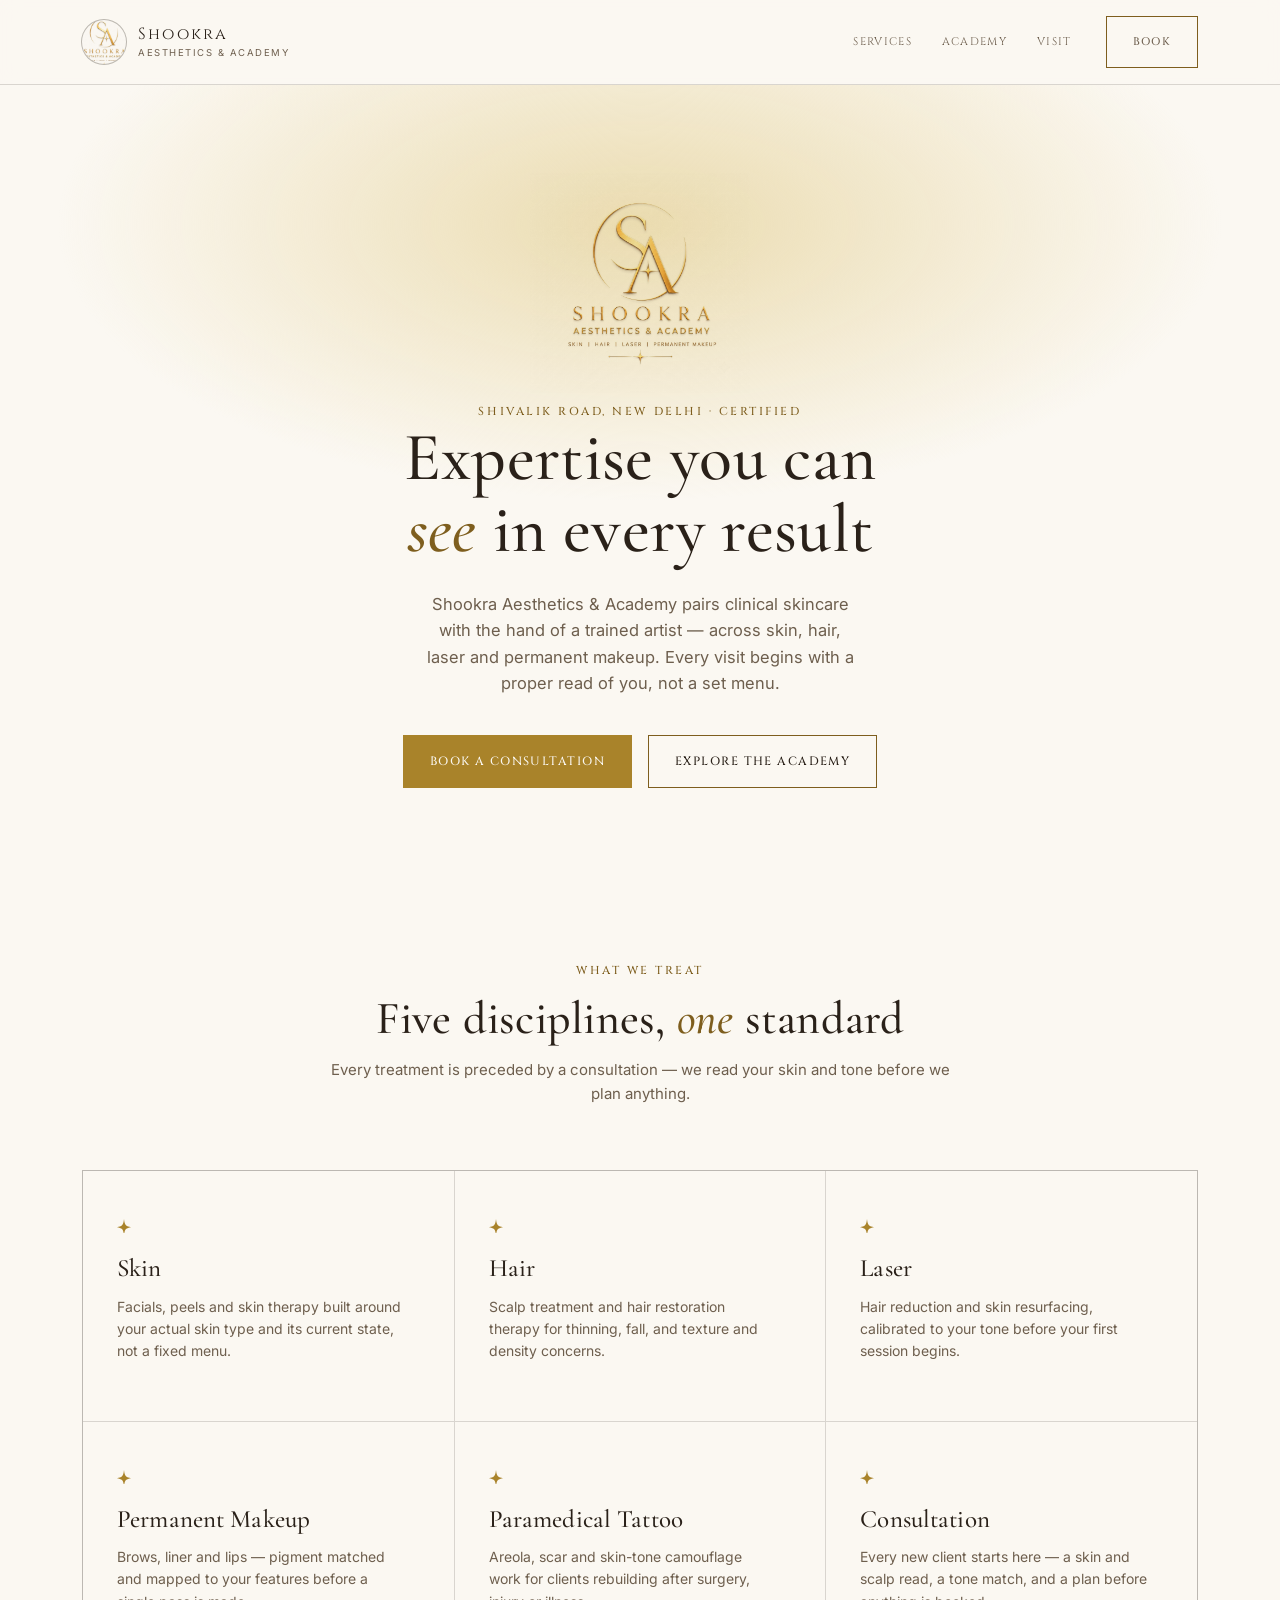
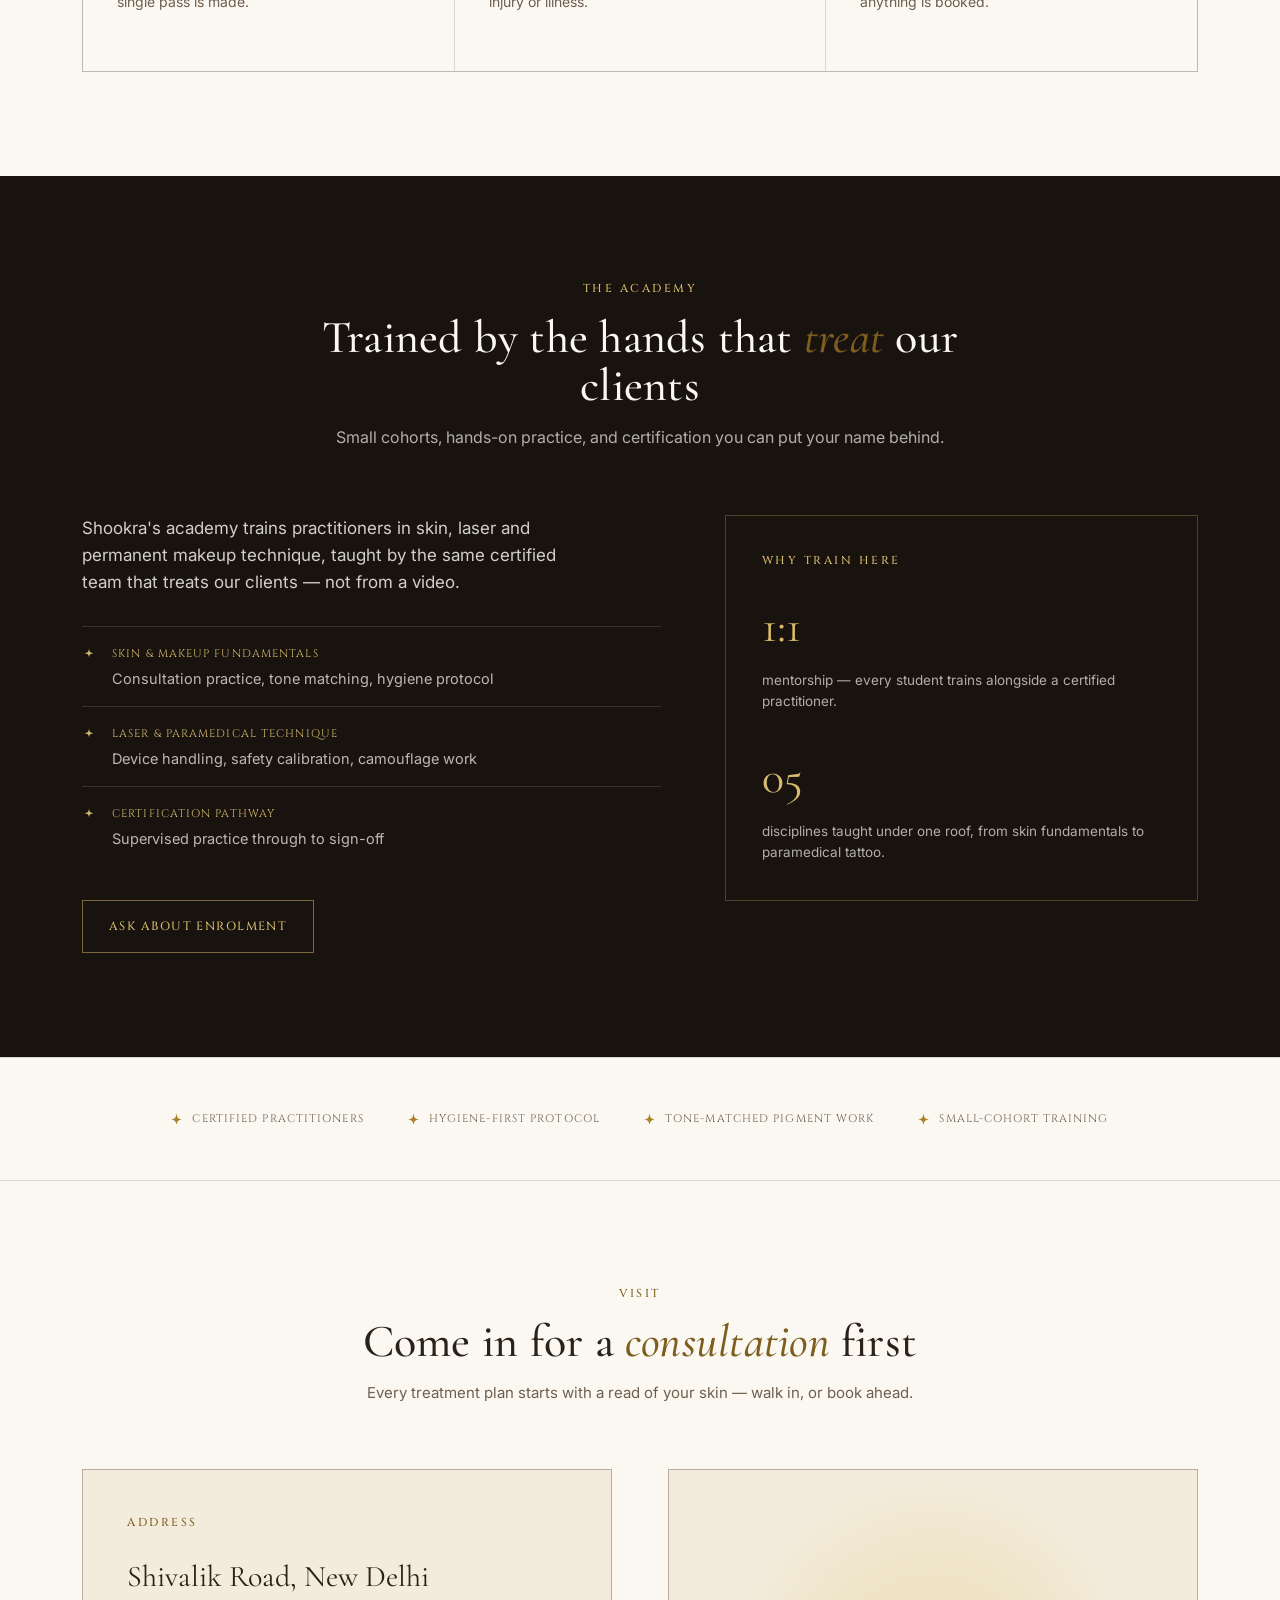
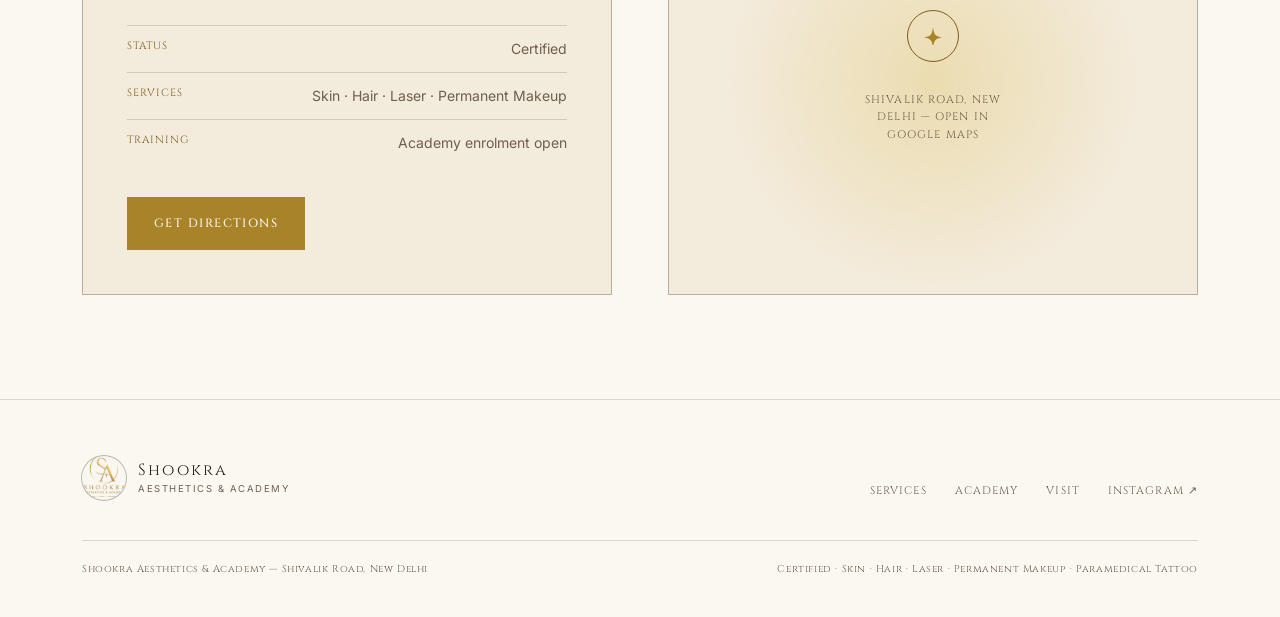
==== index.html @ bccc1c9e "Adding website files" ====
<!DOCTYPE html>
<html lang="en">
<head>
<meta charset="UTF-8" />
<meta name="viewport" content="width=device-width, initial-scale=1.0" />
<title>Shookra Aesthetics &amp; Academy — Shivalik Road, New Delhi</title>
<link rel="preconnect" href="https://fonts.googleapis.com" />
<link rel="preconnect" href="https://fonts.gstatic.com" crossorigin />
<link href="https://fonts.googleapis.com/css2?family=Cinzel:wght@400;500;600&family=Cormorant+Garamond:ital,wght@0,400;0,500;0,600;1,400;1,500&family=Inter:wght@400;500;600&display=swap" rel="stylesheet" />
<style>

  :root{
    --ivory:#FBF8F2;
    --cream:#F3EBDB;
    --cream-deep:#EADFC6;
    --charcoal:#18130E;
    --ink:#2A2119;
    --ink-soft:#6E5F4E;
    --gold:#A9832A;
    --gold-light:#D9BB6E;
    --gold-pale:#EBDCB0;
    --gold-deep:#7E5E1E;
    --hairline: rgba(42,33,25,.16);
    --hairline-strong: rgba(42,33,25,.3);
    --max: 1180px;
  }

  *{ box-sizing:border-box; }
  html{ scroll-behavior:smooth; }

  body{
    margin:0;
    background:var(--ivory);
    color:var(--ink);
    font-family:'Inter', sans-serif;
    font-size:16px;
    line-height:1.6;
    -webkit-font-smoothing:antialiased;
  }

  ::selection{ background:var(--gold); color:var(--ivory); }
  a{ color:inherit; text-decoration:none; }

  .wrap{ max-width:var(--max); margin:0 auto; padding:0 32px; }

  .eyebrow{
    font-family:'Cinzel', serif;
    font-weight:500;
    font-size:11.5px;
    letter-spacing:.22em;
    text-transform:uppercase;
    color:var(--gold-deep);
  }
  .eyebrow--on-dark{ color:var(--gold-light); }

  h1,h2,h3{
    font-family:'Cormorant Garamond', serif;
    font-weight:500;
    line-height:1.05;
    margin:0;
    letter-spacing:.005em;
  }
  h1 em, h2 em{ font-style:italic; color:var(--gold-deep); }

  /* ---------- sparkle divider (signature motif) ---------- */
  .spark{
    display:inline-flex; align-items:center; justify-content:center;
    width:14px; height:14px; flex-shrink:0;
  }
  .spark svg{ width:100%; height:100%; }
  .divider{
    display:flex; align-items:center; gap:14px;
  }
  .divider .rule{
    flex:1; height:1px;
    background:linear-gradient(90deg, transparent, var(--hairline-strong), transparent);
  }
  .divider .rule.left{ background:linear-gradient(90deg, transparent, var(--hairline-strong)); }
  .divider .rule.right{ background:linear-gradient(270deg, transparent, var(--hairline-strong)); }

  .btn{
    display:inline-flex; align-items:center; gap:10px;
    font-family:'Cinzel', serif;
    font-weight:500;
    font-size:12px; letter-spacing:.12em; text-transform:uppercase;
    padding:16px 26px;
    border:1px solid var(--gold-deep);
    background:transparent;
    color:var(--ink);
    cursor:pointer;
    transition:background .25s ease, color .25s ease, border-color .25s ease;
    white-space:nowrap;
  }
  .btn:hover{ background:var(--ink); border-color:var(--ink); color:var(--ivory); }
  .btn--solid{ background:var(--gold); border-color:var(--gold); color:var(--ivory); }
  .btn--solid:hover{ background:var(--gold-deep); border-color:var(--gold-deep); }
  .btn--ghost-dark{ border-color:rgba(217,187,110,.5); color:var(--gold-light); }
  .btn--ghost-dark:hover{ background:var(--gold-light); border-color:var(--gold-light); color:var(--charcoal); }

  /* ---------- nav ---------- */
  header{
    position:sticky; top:0; z-index:40;
    background:rgba(251,248,242,.88);
    backdrop-filter:blur(10px);
    border-bottom:1px solid var(--hairline);
  }
  nav.wrap{
    display:flex; align-items:center; justify-content:space-between;
    padding-top:16px; padding-bottom:16px;
  }
  .brand{ display:flex; align-items:center; gap:12px; }
  .brand-mark{
    width:44px; height:44px; border-radius:50%;
    overflow:hidden;
    flex-shrink:0;
    box-shadow:0 0 0 1px var(--hairline-strong);
  }
  .brand-mark img{ width:100%; height:100%; object-fit:cover; transform:scale(1.5); display:block; mix-blend-mode:multiply; }
  .wordmark{
    font-family:'Cinzel', serif;
    font-size:16px;
    letter-spacing:.14em;
    line-height:1.2;
  }
  .wordmark small{
    display:block;
    font-family:'Inter', sans-serif;
    font-size:9.5px;
    letter-spacing:.16em;
    color:var(--ink-soft);
    text-transform:uppercase;
    margin-top:3px;
  }
  .navlinks{ display:flex; align-items:center; gap:34px; }
  .navlinks-inner{ display:flex; gap:30px; }
  .navlinks a{
    font-family:'Cinzel', serif;
    font-size:11px; letter-spacing:.12em; text-transform:uppercase;
    color:var(--ink-soft);
    transition:color .2s ease;
  }
  .navlinks a:hover{ color:var(--gold-deep); }

  @media (max-width:760px){ .navlinks-inner{ display:none; } }

  /* ---------- hero ---------- */
  .hero{
    position:relative;
    padding:88px 0 70px;
    overflow:hidden;
    text-align:center;
    background:
      radial-gradient(ellipse 70% 55% at 50% 18%, var(--gold-pale) 0%, transparent 65%),
      var(--ivory);
  }
  .hero .wrap{ position:relative; }

  .hero-mark{
    width:100%;
    max-width:220px;
    margin:0 auto 4px;
    mix-blend-mode:multiply;
  }
  .hero-mark img{ width:100%; height:auto; display:block; }

  .hero-eyebrow{ margin-bottom:22px; }

  .hero-headline{
    font-size:clamp(38px, 6vw, 68px);
    max-width:16ch;
    margin:0 auto;
  }
  .hero-sub{
    font-size:16.5px;
    color:var(--ink-soft);
    max-width:44ch;
    margin:26px auto 0;
  }
  .hero-cta{ display:flex; gap:16px; justify-content:center; margin-top:38px; flex-wrap:wrap; }

  /* ---------- section shell ---------- */
  section{ padding:104px 0; position:relative; }
  .section-head{
    text-align:center;
    max-width:640px;
    margin:0 auto 64px;
  }
  .section-head .eyebrow{ display:block; margin-bottom:14px; }
  .section-head h2{ font-size:clamp(30px,3.8vw,46px); margin-bottom:16px; }
  .section-note{ font-size:15px; color:var(--ink-soft); }

  /* ---------- services ---------- */
  .service-list{
    display:grid;
    grid-template-columns:repeat(3, 1fr);
    gap:1px;
    background:var(--hairline);
    border:1px solid var(--hairline);
  }
  .service{
    background:var(--ivory);
    padding:44px 34px;
    position:relative;
    opacity:0; transform:translateY(18px);
    transition:opacity .6s ease, transform .6s ease;
  }
  .service.in{ opacity:1; transform:none; }
  .service .spark{ color:var(--gold); margin-bottom:22px; }
  .service h3{ font-size:25px; font-weight:500; margin-bottom:12px; }
  .service p{ font-size:14px; color:var(--ink-soft); max-width:32ch; }
  .service-line{
    position:absolute; left:0; bottom:0; height:2px; width:0;
    background:var(--gold);
    transition:width .35s ease;
  }
  .service:hover .service-line{ width:100%; }

  @media (max-width:900px){ .service-list{ grid-template-columns:repeat(2,1fr); } }
  @media (max-width:640px){ .service-list{ grid-template-columns:1fr; } }

  /* ---------- academy (inverted, echoes the logo's dark vignette) ---------- */
  .academy{
    background:var(--charcoal);
    color:var(--ivory);
  }
  .academy .section-head p{ color:rgba(251,248,242,.68); }
  .academy-grid{
    display:grid;
    grid-template-columns:1.1fr .9fr;
    gap:64px;
    align-items:start;
  }
  .academy-copy p{
    font-size:17px;
    color:rgba(251,248,242,.82);
    max-width:46ch;
    margin:0 0 30px;
  }
  .academy-list{ list-style:none; margin:0 0 34px; padding:0; }
  .academy-list li{
    display:flex; gap:16px; align-items:baseline;
    padding:16px 0;
    border-top:1px solid rgba(217,187,110,.18);
  }
  .academy-list li .spark{ color:var(--gold-light); flex-shrink:0; transform:translateY(2px); }
  .academy-list li div span{
    display:block;
    font-family:'Cinzel', serif;
    font-size:11px; letter-spacing:.1em; text-transform:uppercase;
    color:var(--gold-light);
    margin-bottom:4px;
  }
  .academy-list li div p{ margin:0; font-size:14.5px; color:rgba(251,248,242,.72); }
  .academy-panel{
    border:1px solid rgba(217,187,110,.28);
    padding:36px;
  }
  .academy-panel .eyebrow{ display:block; margin-bottom:20px; }
  .academy-panel .stat{
    font-family:'Cormorant Garamond', serif;
    font-size:46px;
    color:var(--gold-light);
    margin-bottom:6px;
  }
  .academy-panel .stat-label{
    font-size:13.5px;
    color:rgba(251,248,242,.68);
    margin-bottom:28px;
  }
  .academy-panel .stat-label:last-child{ margin-bottom:0; }

  @media (max-width:900px){ .academy-grid{ grid-template-columns:1fr; } }

  /* ---------- trust strip ---------- */
  .trust{
    padding:52px 0;
    border-top:1px solid var(--hairline);
    border-bottom:1px solid var(--hairline);
  }
  .trust .wrap{ display:flex; flex-wrap:wrap; gap:18px 44px; justify-content:center; }
  .trust-item{
    display:flex; align-items:center; gap:10px;
    font-family:'Cinzel', serif;
    font-size:11px; letter-spacing:.1em; text-transform:uppercase;
    color:var(--ink-soft);
  }
  .trust-item .spark{ width:11px; height:11px; color:var(--gold); }

  /* ---------- visit ---------- */
  .visit-grid{
    display:grid;
    grid-template-columns:1fr 1fr;
    gap:56px;
  }
  .visit-card{
    border:1px solid var(--hairline-strong);
    padding:44px;
    background:var(--cream);
  }
  .visit-card .eyebrow{ display:block; margin-bottom:20px; }
  .visit-address{
    font-family:'Cormorant Garamond', serif;
    font-size:30px;
    margin-bottom:24px;
  }
  .visit-meta{ font-size:14px; color:var(--ink-soft); margin-bottom:30px; }
  .visit-meta div{
    padding:12px 0; border-top:1px solid var(--hairline);
    display:flex; justify-content:space-between; gap:12px;
  }
  .visit-meta div span:first-child{
    font-family:'Cinzel', serif; font-size:10.5px; letter-spacing:.1em;
    text-transform:uppercase; color:var(--gold-deep);
  }
  .map-frame{
    border:1px solid var(--hairline-strong);
    display:flex; flex-direction:column; align-items:center; justify-content:center; gap:18px;
    background:
      radial-gradient(circle at 50% 50%, var(--gold-pale) 0%, transparent 60%),
      var(--cream);
    position:relative;
  }
  .map-pin{
    width:52px; height:52px;
    border:1px solid var(--gold-deep);
    border-radius:50%;
    display:flex; align-items:center; justify-content:center;
  }
  .map-pin .spark{ width:18px; height:18px; color:var(--gold); }
  .map-frame p{
    font-family:'Cinzel', serif;
    font-size:11px; letter-spacing:.1em; text-transform:uppercase; color:var(--ink-soft);
    text-align:center; max-width:22ch;
  }

  @media (max-width:900px){ .visit-grid{ grid-template-columns:1fr; } .map-frame{ min-height:280px; } }

  /* ---------- footer ---------- */
  footer{ padding:56px 0 40px; border-top:1px solid var(--hairline); }
  .footer-top{
    display:flex; justify-content:space-between; align-items:flex-end;
    flex-wrap:wrap; gap:24px; margin-bottom:40px;
  }
  .footer-links{ display:flex; gap:28px; flex-wrap:wrap; }
  .footer-links a{
    font-family:'Cinzel', serif;
    font-size:11px; letter-spacing:.1em; text-transform:uppercase;
    color:var(--ink-soft);
  }
  .footer-links a:hover{ color:var(--gold-deep); }
  .footer-bottom{
    display:flex; justify-content:space-between; flex-wrap:wrap; gap:10px;
    font-family:'Cinzel', serif;
    font-size:10px; letter-spacing:.06em; color:var(--ink-soft);
    padding-top:20px; border-top:1px solid var(--hairline);
  }

  :focus-visible{ outline:2px solid var(--gold); outline-offset:3px; }

  @media (prefers-reduced-motion: reduce){
    .service{ transition:none; }
  }
</style>
</head>
<body>

<header>
  <nav class="wrap">
    <a href="#top" class="brand">
      <span class="brand-mark"><img src="Shookra.jpeg" alt="Shookra crest" /></span>
      <span class="wordmark">Shookra<small>Aesthetics &amp; Academy</small></span>
    </a>
    <div class="navlinks">
      <div class="navlinks-inner">
        <a href="#services">Services</a>
        <a href="#academy">Academy</a>
        <a href="#visit">Visit</a>
      </div>
      <a href="#visit" class="btn">Book</a>
    </div>
  </nav>
</header>

<main id="top">

  <!-- HERO -->
  <div class="hero">
    <div class="wrap">

      <div class="hero-mark"><img src="Shookra.jpeg" alt="Shookra Aesthetics &amp; Academy — Skin, Hair, Laser, Permanent Makeup" /></div>

      <span class="eyebrow hero-eyebrow">Shivalik Road, New Delhi · Certified</span>
      <h1 class="hero-headline">Expertise you can <em>see</em> in every result</h1>
      <p class="hero-sub">Shookra Aesthetics &amp; Academy pairs clinical skincare with the hand of a trained artist — across skin, hair, laser and permanent makeup. Every visit begins with a proper read of you, not a set menu.</p>
      <div class="hero-cta">
        <a href="#visit" class="btn btn--solid">Book a consultation</a>
        <a href="#academy" class="btn">Explore the academy</a>
      </div>

    </div>
  </div>

  <!-- SERVICES -->
  <section id="services">
    <div class="wrap">
      <div class="section-head">
        <span class="eyebrow">What we treat</span>
        <h2>Five disciplines, <em>one</em> standard</h2>
        <p class="section-note">Every treatment is preceded by a consultation — we read your skin and tone before we plan anything.</p>
      </div>

      <div class="service-list">
        <div class="service">
          <span class="spark"><svg viewBox="0 0 24 24" fill="currentColor"><path d="M12 0c.6 5.6 1.6 9 3.4 10.8C17.2 12.6 20.4 13.5 24 14c-3.6.5-6.8 1.4-8.6 3.2C13.6 19 12.6 22.4 12 28c-.6-5.6-1.6-9-3.4-10.8C6.8 15.4 3.6 14.5 0 14c3.6-.5 6.8-1.4 8.6-3.2C10.4 9 11.4 5.6 12 0z"/></svg></span>
          <h3>Skin</h3>
          <p>Facials, peels and skin therapy built around your actual skin type and its current state, not a fixed menu.</p>
          <div class="service-line"></div>
        </div>
        <div class="service">
          <span class="spark"><svg viewBox="0 0 24 24" fill="currentColor"><path d="M12 0c.6 5.6 1.6 9 3.4 10.8C17.2 12.6 20.4 13.5 24 14c-3.6.5-6.8 1.4-8.6 3.2C13.6 19 12.6 22.4 12 28c-.6-5.6-1.6-9-3.4-10.8C6.8 15.4 3.6 14.5 0 14c3.6-.5 6.8-1.4 8.6-3.2C10.4 9 11.4 5.6 12 0z"/></svg></span>
          <h3>Hair</h3>
          <p>Scalp treatment and hair restoration therapy for thinning, fall, and texture and density concerns.</p>
          <div class="service-line"></div>
        </div>
        <div class="service">
          <span class="spark"><svg viewBox="0 0 24 24" fill="currentColor"><path d="M12 0c.6 5.6 1.6 9 3.4 10.8C17.2 12.6 20.4 13.5 24 14c-3.6.5-6.8 1.4-8.6 3.2C13.6 19 12.6 22.4 12 28c-.6-5.6-1.6-9-3.4-10.8C6.8 15.4 3.6 14.5 0 14c3.6-.5 6.8-1.4 8.6-3.2C10.4 9 11.4 5.6 12 0z"/></svg></span>
          <h3>Laser</h3>
          <p>Hair reduction and skin resurfacing, calibrated to your tone before your first session begins.</p>
          <div class="service-line"></div>
        </div>
        <div class="service">
          <span class="spark"><svg viewBox="0 0 24 24" fill="currentColor"><path d="M12 0c.6 5.6 1.6 9 3.4 10.8C17.2 12.6 20.4 13.5 24 14c-3.6.5-6.8 1.4-8.6 3.2C13.6 19 12.6 22.4 12 28c-.6-5.6-1.6-9-3.4-10.8C6.8 15.4 3.6 14.5 0 14c3.6-.5 6.8-1.4 8.6-3.2C10.4 9 11.4 5.6 12 0z"/></svg></span>
          <h3>Permanent Makeup</h3>
          <p>Brows, liner and lips — pigment matched and mapped to your features before a single pass is made.</p>
          <div class="service-line"></div>
        </div>
        <div class="service">
          <span class="spark"><svg viewBox="0 0 24 24" fill="currentColor"><path d="M12 0c.6 5.6 1.6 9 3.4 10.8C17.2 12.6 20.4 13.5 24 14c-3.6.5-6.8 1.4-8.6 3.2C13.6 19 12.6 22.4 12 28c-.6-5.6-1.6-9-3.4-10.8C6.8 15.4 3.6 14.5 0 14c3.6-.5 6.8-1.4 8.6-3.2C10.4 9 11.4 5.6 12 0z"/></svg></span>
          <h3>Paramedical Tattoo</h3>
          <p>Areola, scar and skin-tone camouflage work for clients rebuilding after surgery, injury or illness.</p>
          <div class="service-line"></div>
        </div>
        <div class="service">
          <span class="spark"><svg viewBox="0 0 24 24" fill="currentColor"><path d="M12 0c.6 5.6 1.6 9 3.4 10.8C17.2 12.6 20.4 13.5 24 14c-3.6.5-6.8 1.4-8.6 3.2C13.6 19 12.6 22.4 12 28c-.6-5.6-1.6-9-3.4-10.8C6.8 15.4 3.6 14.5 0 14c3.6-.5 6.8-1.4 8.6-3.2C10.4 9 11.4 5.6 12 0z"/></svg></span>
          <h3>Consultation</h3>
          <p>Every new client starts here — a skin and scalp read, a tone match, and a plan before anything is booked.</p>
          <div class="service-line"></div>
        </div>
      </div>
    </div>
  </section>

  <!-- ACADEMY -->
  <section id="academy" class="academy">
    <div class="wrap">
      <div class="section-head">
        <span class="eyebrow eyebrow--on-dark">The Academy</span>
        <h2>Trained by the hands that <em>treat</em> our clients</h2>
        <p>Small cohorts, hands-on practice, and certification you can put your name behind.</p>
      </div>

      <div class="academy-grid">
        <div class="academy-copy">
          <p>Shookra's academy trains practitioners in skin, laser and permanent makeup technique, taught by the same certified team that treats our clients — not from a video.</p>
          <ul class="academy-list">
            <li>
              <span class="spark"><svg viewBox="0 0 24 24" fill="currentColor"><path d="M12 6c.4 3 .9 5 1.9 6C15 13 17 13.5 20 14c-3 .5-5 1-6.1 2-1 1-1.5 3-1.9 6-.4-3-.9-5-1.9-6C9 15 7 14.5 4 14c3-.5 5-1 6.1-2 1-1 1.5-3 1.9-6z"/></svg></span>
              <div><span>Skin &amp; makeup fundamentals</span><p>Consultation practice, tone matching, hygiene protocol</p></div>
            </li>
            <li>
              <span class="spark"><svg viewBox="0 0 24 24" fill="currentColor"><path d="M12 6c.4 3 .9 5 1.9 6C15 13 17 13.5 20 14c-3 .5-5 1-6.1 2-1 1-1.5 3-1.9 6-.4-3-.9-5-1.9-6C9 15 7 14.5 4 14c3-.5 5-1 6.1-2 1-1 1.5-3 1.9-6z"/></svg></span>
              <div><span>Laser &amp; paramedical technique</span><p>Device handling, safety calibration, camouflage work</p></div>
            </li>
            <li>
              <span class="spark"><svg viewBox="0 0 24 24" fill="currentColor"><path d="M12 6c.4 3 .9 5 1.9 6C15 13 17 13.5 20 14c-3 .5-5 1-6.1 2-1 1-1.5 3-1.9 6-.4-3-.9-5-1.9-6C9 15 7 14.5 4 14c3-.5 5-1 6.1-2 1-1 1.5-3 1.9-6z"/></svg></span>
              <div><span>Certification pathway</span><p>Supervised practice through to sign-off</p></div>
            </li>
          </ul>
          <a href="#visit" class="btn btn--ghost-dark">Ask about enrolment</a>
        </div>
        <div class="academy-panel">
          <span class="eyebrow eyebrow--on-dark">Why train here</span>
          <div class="stat">1:1</div>
          <div class="stat-label">mentorship — every student trains alongside a certified practitioner.</div>
          <div class="stat">05</div>
          <div class="stat-label">disciplines taught under one roof, from skin fundamentals to paramedical tattoo.</div>
        </div>
      </div>
    </div>
  </section>

  <!-- TRUST STRIP -->
  <div class="trust">
    <div class="wrap">
      <span class="trust-item"><span class="spark"><svg viewBox="0 0 24 24" fill="currentColor"><path d="M12 0c.6 5.6 1.6 9 3.4 10.8C17.2 12.6 20.4 13.5 24 14c-3.6.5-6.8 1.4-8.6 3.2C13.6 19 12.6 22.4 12 28c-.6-5.6-1.6-9-3.4-10.8C6.8 15.4 3.6 14.5 0 14c3.6-.5 6.8-1.4 8.6-3.2C10.4 9 11.4 5.6 12 0z"/></svg></span>Certified practitioners</span>
      <span class="trust-item"><span class="spark"><svg viewBox="0 0 24 24" fill="currentColor"><path d="M12 0c.6 5.6 1.6 9 3.4 10.8C17.2 12.6 20.4 13.5 24 14c-3.6.5-6.8 1.4-8.6 3.2C13.6 19 12.6 22.4 12 28c-.6-5.6-1.6-9-3.4-10.8C6.8 15.4 3.6 14.5 0 14c3.6-.5 6.8-1.4 8.6-3.2C10.4 9 11.4 5.6 12 0z"/></svg></span>Hygiene-first protocol</span>
      <span class="trust-item"><span class="spark"><svg viewBox="0 0 24 24" fill="currentColor"><path d="M12 0c.6 5.6 1.6 9 3.4 10.8C17.2 12.6 20.4 13.5 24 14c-3.6.5-6.8 1.4-8.6 3.2C13.6 19 12.6 22.4 12 28c-.6-5.6-1.6-9-3.4-10.8C6.8 15.4 3.6 14.5 0 14c3.6-.5 6.8-1.4 8.6-3.2C10.4 9 11.4 5.6 12 0z"/></svg></span>Tone-matched pigment work</span>
      <span class="trust-item"><span class="spark"><svg viewBox="0 0 24 24" fill="currentColor"><path d="M12 0c.6 5.6 1.6 9 3.4 10.8C17.2 12.6 20.4 13.5 24 14c-3.6.5-6.8 1.4-8.6 3.2C13.6 19 12.6 22.4 12 28c-.6-5.6-1.6-9-3.4-10.8C6.8 15.4 3.6 14.5 0 14c3.6-.5 6.8-1.4 8.6-3.2C10.4 9 11.4 5.6 12 0z"/></svg></span>Small-cohort training</span>
    </div>
  </div>

  <!-- VISIT -->
  <section id="visit">
    <div class="wrap">
      <div class="section-head">
        <span class="eyebrow">Visit</span>
        <h2>Come in for a <em>consultation</em> first</h2>
        <p class="section-note">Every treatment plan starts with a read of your skin — walk in, or book ahead.</p>
      </div>

      <div class="visit-grid">
        <div class="visit-card">
          <span class="eyebrow">Address</span>
          <div class="visit-address">Shivalik Road, New Delhi</div>
          <div class="visit-meta">
            <div><span>Status</span><span>Certified</span></div>
            <div><span>Services</span><span>Skin · Hair · Laser · Permanent Makeup</span></div>
            <div><span>Training</span><span>Academy enrolment open</span></div>
          </div>
          <a href="https://maps.app.goo.gl/k554eYbJxTar6n1K6?g_st=ic" class="btn btn--solid" target="_blank" rel="noopener">Get directions</a>
        </div>
        <a class="map-frame" href="https://maps.app.goo.gl/k554eYbJxTar6n1K6?g_st=ic" target="_blank" rel="noopener">
          <div class="map-pin"><span class="spark"><svg viewBox="0 0 24 24" fill="currentColor"><path d="M12 0c.6 5.6 1.6 9 3.4 10.8C17.2 12.6 20.4 13.5 24 14c-3.6.5-6.8 1.4-8.6 3.2C13.6 19 12.6 22.4 12 28c-.6-5.6-1.6-9-3.4-10.8C6.8 15.4 3.6 14.5 0 14c3.6-.5 6.8-1.4 8.6-3.2C10.4 9 11.4 5.6 12 0z"/></svg></span></div>
          <p>Shivalik Road, New Delhi — open in Google Maps</p>
        </a>
      </div>
    </div>
  </section>

</main>

<footer>
  <div class="wrap">
    <div class="footer-top">
      <a href="#top" class="brand">
        <span class="brand-mark"><img src="Shookra.jpeg" alt="Shookra crest" /></span>
        <span class="wordmark">Shookra<small>Aesthetics &amp; Academy</small></span>
      </a>
      <div class="footer-links">
        <a href="#services">Services</a>
        <a href="#academy">Academy</a>
        <a href="#visit">Visit</a>
        <a href="#" rel="noopener">Instagram ↗</a>
      </div>
    </div>
    <div class="footer-bottom">
      <span>Shookra Aesthetics &amp; Academy — Shivalik Road, New Delhi</span>
      <span>Certified · Skin · Hair · Laser · Permanent Makeup · Paramedical Tattoo</span>
    </div>
  </div>
</footer>

<script>
  const items = document.querySelectorAll('.service');
  const io = new IntersectionObserver((entries)=>{
    entries.forEach((entry, idx)=>{
      if(entry.isIntersecting){
        setTimeout(()=>entry.target.classList.add('in'), idx*70);
        io.unobserve(entry.target);
      }
    });
  }, { threshold:0.2 });
  items.forEach(el=>io.observe(el));
</script>

</body>
</html>
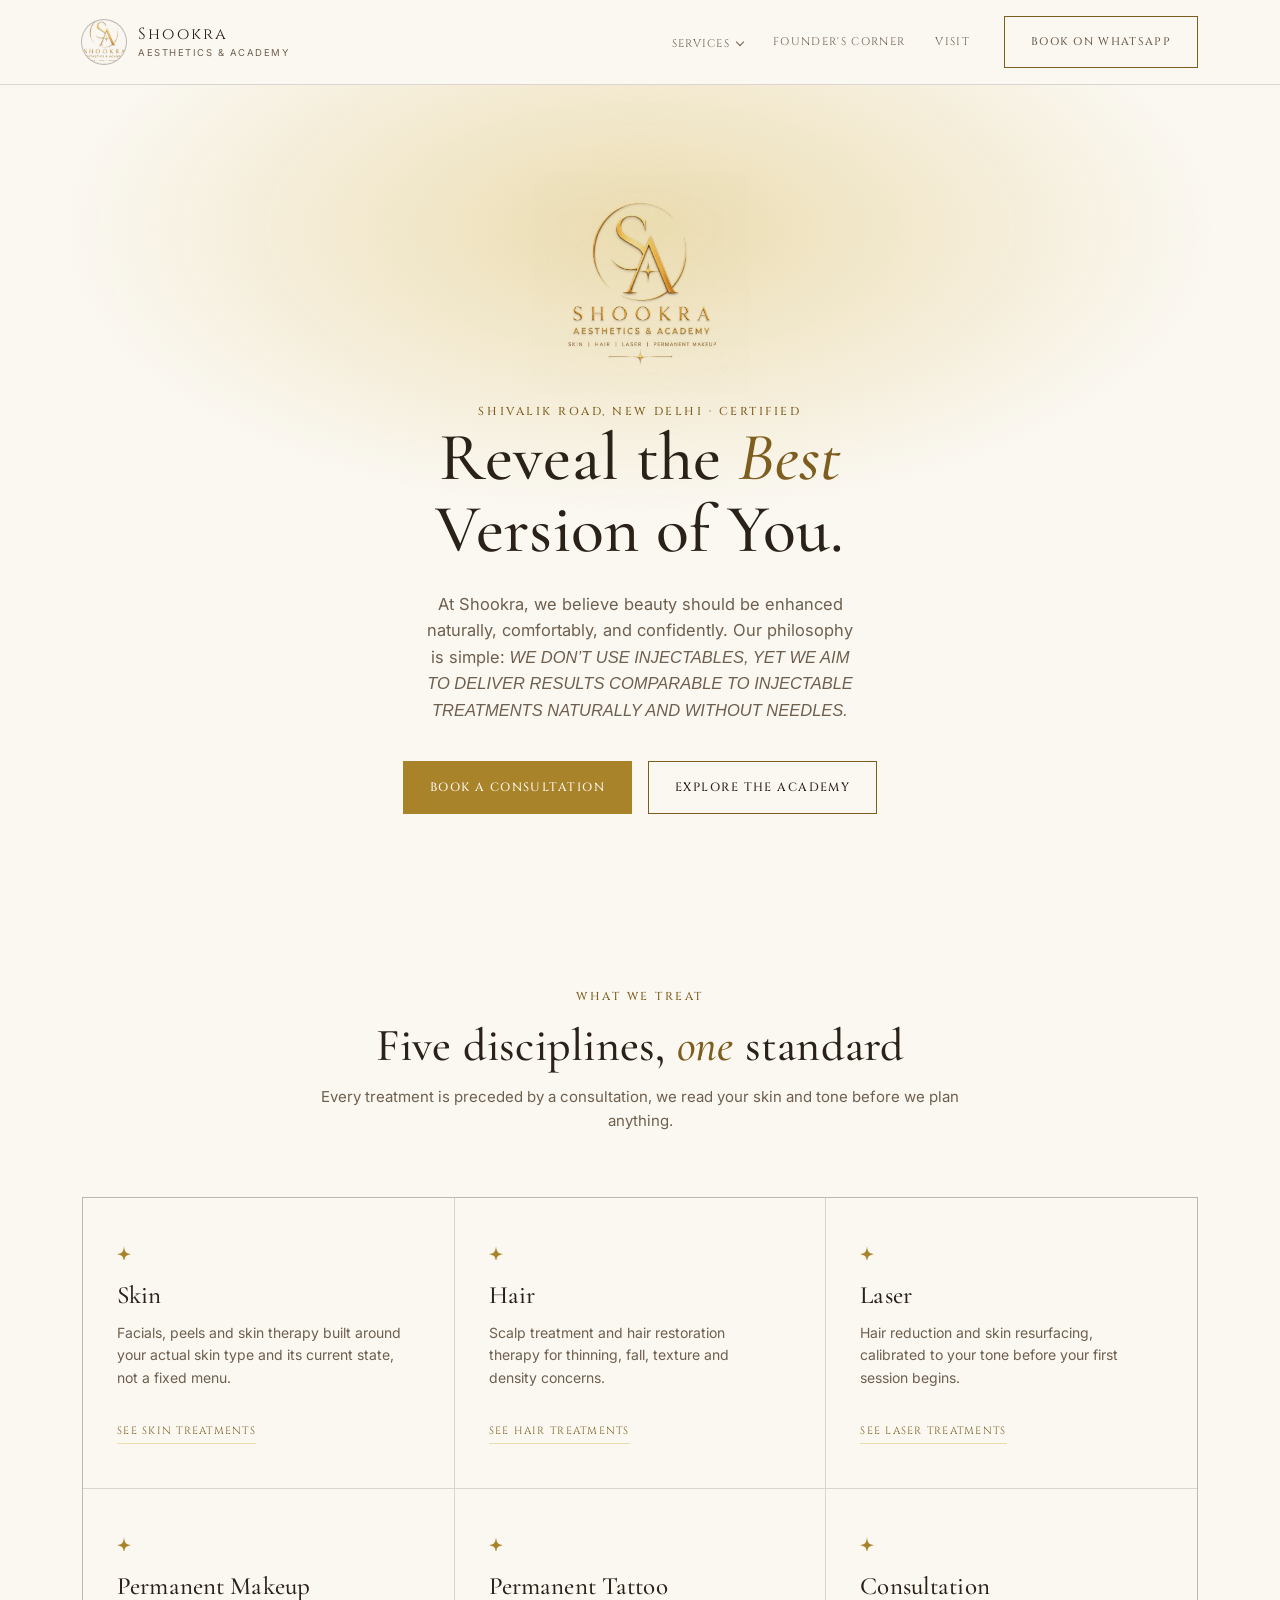
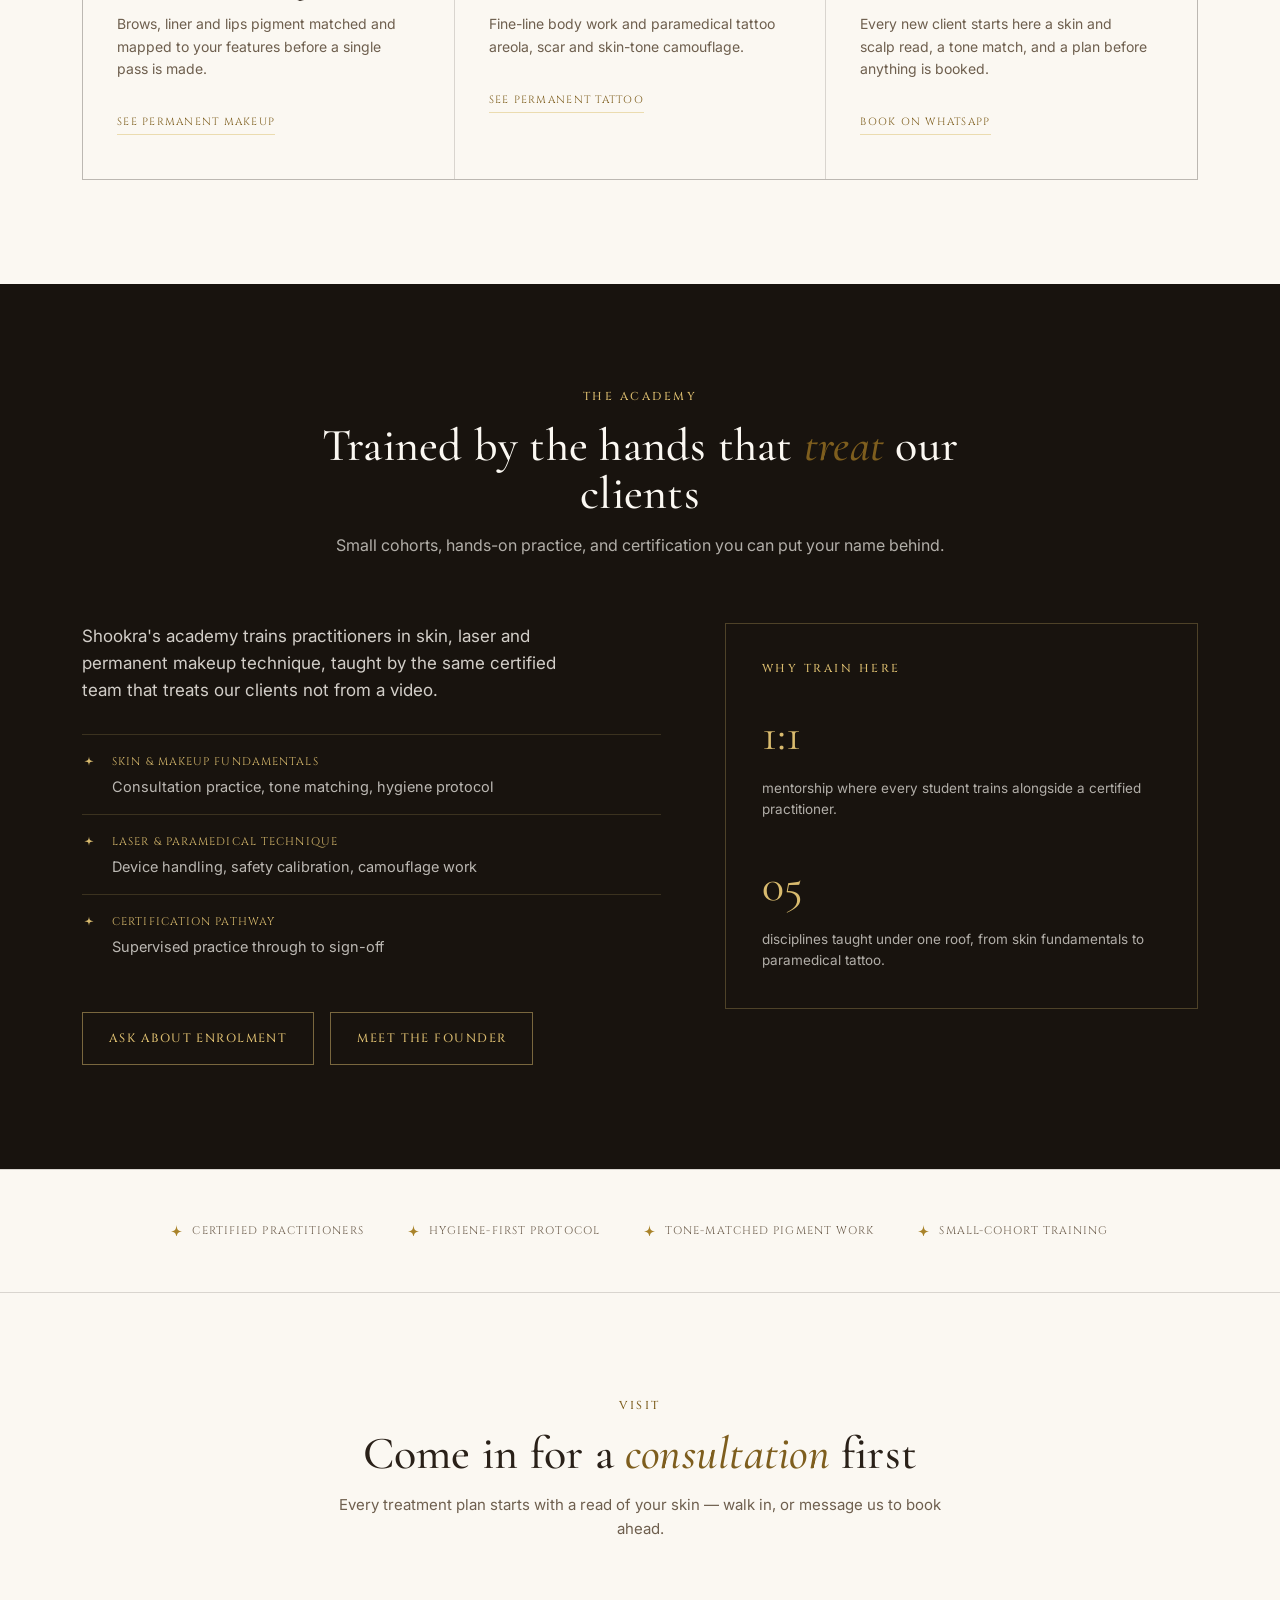
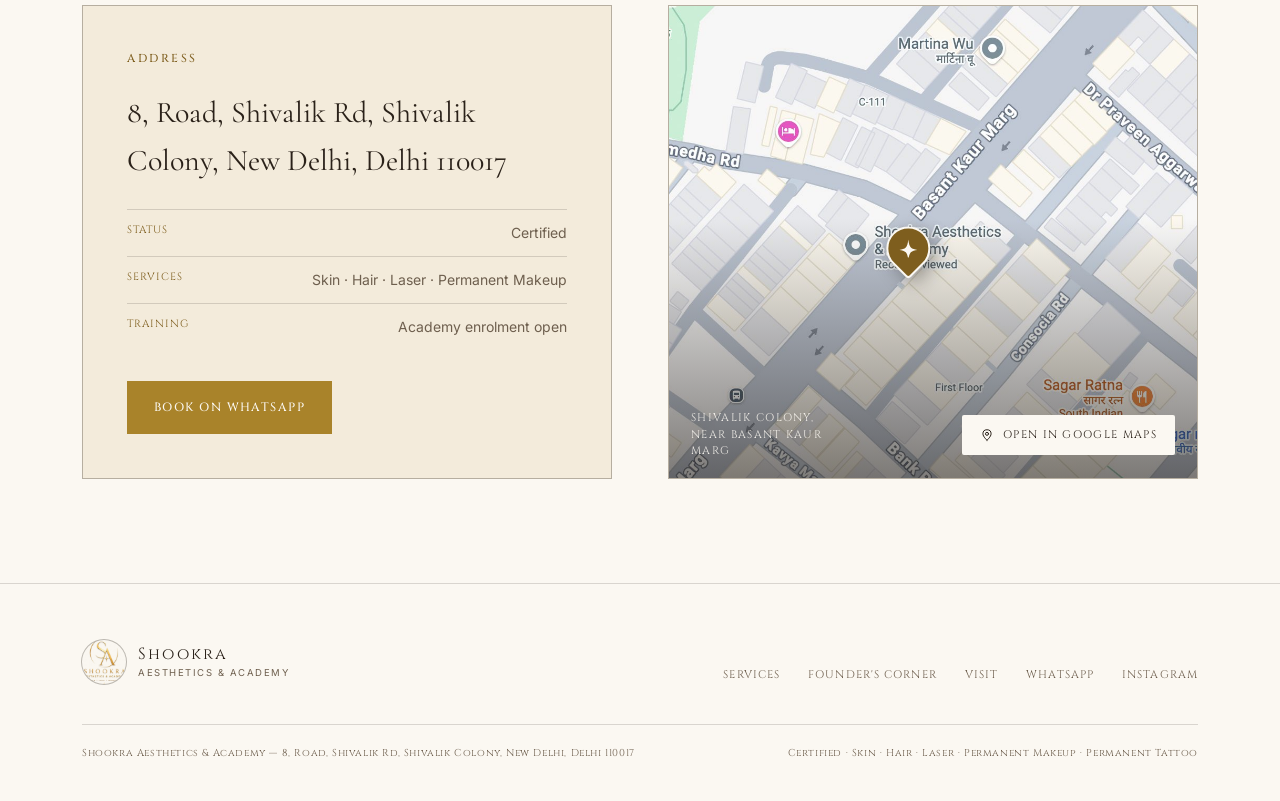
==== commit 72db8814: "Added seperate pages for services" ====
--- a/index.html
+++ b/index.html
@@ -4,379 +4,36 @@
 <meta charset="UTF-8" />
 <meta name="viewport" content="width=device-width, initial-scale=1.0" />
 <title>Shookra Aesthetics &amp; Academy — Shivalik Road, New Delhi</title>
+<meta name="description" content="Skin, hair, laser, permanent makeup and paramedical tattoo at Shookra Aesthetics &amp; Academy, Shivalik Road, New Delhi. Certified practitioners, no injectables." />
 <link rel="preconnect" href="https://fonts.googleapis.com" />
 <link rel="preconnect" href="https://fonts.gstatic.com" crossorigin />
 <link href="https://fonts.googleapis.com/css2?family=Cinzel:wght@400;500;600&family=Cormorant+Garamond:ital,wght@0,400;0,500;0,600;1,400;1,500&family=Inter:wght@400;500;600&display=swap" rel="stylesheet" />
-<style>
-
-  :root{
-    --ivory:#FBF8F2;
-    --cream:#F3EBDB;
-    --cream-deep:#EADFC6;
-    --charcoal:#18130E;
-    --ink:#2A2119;
-    --ink-soft:#6E5F4E;
-    --gold:#A9832A;
-    --gold-light:#D9BB6E;
-    --gold-pale:#EBDCB0;
-    --gold-deep:#7E5E1E;
-    --hairline: rgba(42,33,25,.16);
-    --hairline-strong: rgba(42,33,25,.3);
-    --max: 1180px;
-  }
-
-  *{ box-sizing:border-box; }
-  html{ scroll-behavior:smooth; }
-
-  body{
-    margin:0;
-    background:var(--ivory);
-    color:var(--ink);
-    font-family:'Inter', sans-serif;
-    font-size:16px;
-    line-height:1.6;
-    -webkit-font-smoothing:antialiased;
-  }
-
-  ::selection{ background:var(--gold); color:var(--ivory); }
-  a{ color:inherit; text-decoration:none; }
-
-  .wrap{ max-width:var(--max); margin:0 auto; padding:0 32px; }
-
-  .eyebrow{
-    font-family:'Cinzel', serif;
-    font-weight:500;
-    font-size:11.5px;
-    letter-spacing:.22em;
-    text-transform:uppercase;
-    color:var(--gold-deep);
-  }
-  .eyebrow--on-dark{ color:var(--gold-light); }
-
-  h1,h2,h3{
-    font-family:'Cormorant Garamond', serif;
-    font-weight:500;
-    line-height:1.05;
-    margin:0;
-    letter-spacing:.005em;
-  }
-  h1 em, h2 em{ font-style:italic; color:var(--gold-deep); }
-
-  /* ---------- sparkle divider (signature motif) ---------- */
-  .spark{
-    display:inline-flex; align-items:center; justify-content:center;
-    width:14px; height:14px; flex-shrink:0;
-  }
-  .spark svg{ width:100%; height:100%; }
-  .divider{
-    display:flex; align-items:center; gap:14px;
-  }
-  .divider .rule{
-    flex:1; height:1px;
-    background:linear-gradient(90deg, transparent, var(--hairline-strong), transparent);
-  }
-  .divider .rule.left{ background:linear-gradient(90deg, transparent, var(--hairline-strong)); }
-  .divider .rule.right{ background:linear-gradient(270deg, transparent, var(--hairline-strong)); }
-
-  .btn{
-    display:inline-flex; align-items:center; gap:10px;
-    font-family:'Cinzel', serif;
-    font-weight:500;
-    font-size:12px; letter-spacing:.12em; text-transform:uppercase;
-    padding:16px 26px;
-    border:1px solid var(--gold-deep);
-    background:transparent;
-    color:var(--ink);
-    cursor:pointer;
-    transition:background .25s ease, color .25s ease, border-color .25s ease;
-    white-space:nowrap;
-  }
-  .btn:hover{ background:var(--ink); border-color:var(--ink); color:var(--ivory); }
-  .btn--solid{ background:var(--gold); border-color:var(--gold); color:var(--ivory); }
-  .btn--solid:hover{ background:var(--gold-deep); border-color:var(--gold-deep); }
-  .btn--ghost-dark{ border-color:rgba(217,187,110,.5); color:var(--gold-light); }
-  .btn--ghost-dark:hover{ background:var(--gold-light); border-color:var(--gold-light); color:var(--charcoal); }
-
-  /* ---------- nav ---------- */
-  header{
-    position:sticky; top:0; z-index:40;
-    background:rgba(251,248,242,.88);
-    backdrop-filter:blur(10px);
-    border-bottom:1px solid var(--hairline);
-  }
-  nav.wrap{
-    display:flex; align-items:center; justify-content:space-between;
-    padding-top:16px; padding-bottom:16px;
-  }
-  .brand{ display:flex; align-items:center; gap:12px; }
-  .brand-mark{
-    width:44px; height:44px; border-radius:50%;
-    overflow:hidden;
-    flex-shrink:0;
-    box-shadow:0 0 0 1px var(--hairline-strong);
-  }
-  .brand-mark img{ width:100%; height:100%; object-fit:cover; transform:scale(1.5); display:block; mix-blend-mode:multiply; }
-  .wordmark{
-    font-family:'Cinzel', serif;
-    font-size:16px;
-    letter-spacing:.14em;
-    line-height:1.2;
-  }
-  .wordmark small{
-    display:block;
-    font-family:'Inter', sans-serif;
-    font-size:9.5px;
-    letter-spacing:.16em;
-    color:var(--ink-soft);
-    text-transform:uppercase;
-    margin-top:3px;
-  }
-  .navlinks{ display:flex; align-items:center; gap:34px; }
-  .navlinks-inner{ display:flex; gap:30px; }
-  .navlinks a{
-    font-family:'Cinzel', serif;
-    font-size:11px; letter-spacing:.12em; text-transform:uppercase;
-    color:var(--ink-soft);
-    transition:color .2s ease;
-  }
-  .navlinks a:hover{ color:var(--gold-deep); }
-
-  @media (max-width:760px){ .navlinks-inner{ display:none; } }
-
-  /* ---------- hero ---------- */
-  .hero{
-    position:relative;
-    padding:88px 0 70px;
-    overflow:hidden;
-    text-align:center;
-    background:
-      radial-gradient(ellipse 70% 55% at 50% 18%, var(--gold-pale) 0%, transparent 65%),
-      var(--ivory);
-  }
-  .hero .wrap{ position:relative; }
-
-  .hero-mark{
-    width:100%;
-    max-width:220px;
-    margin:0 auto 4px;
-    mix-blend-mode:multiply;
-  }
-  .hero-mark img{ width:100%; height:auto; display:block; }
-
-  .hero-eyebrow{ margin-bottom:22px; }
-
-  .hero-headline{
-    font-size:clamp(38px, 6vw, 68px);
-    max-width:16ch;
-    margin:0 auto;
-  }
-  .hero-sub{
-    font-size:16.5px;
-    color:var(--ink-soft);
-    max-width:44ch;
-    margin:26px auto 0;
-  }
-  .hero-cta{ display:flex; gap:16px; justify-content:center; margin-top:38px; flex-wrap:wrap; }
-
-  /* ---------- section shell ---------- */
-  section{ padding:104px 0; position:relative; }
-  .section-head{
-    text-align:center;
-    max-width:640px;
-    margin:0 auto 64px;
-  }
-  .section-head .eyebrow{ display:block; margin-bottom:14px; }
-  .section-head h2{ font-size:clamp(30px,3.8vw,46px); margin-bottom:16px; }
-  .section-note{ font-size:15px; color:var(--ink-soft); }
-
-  /* ---------- services ---------- */
-  .service-list{
-    display:grid;
-    grid-template-columns:repeat(3, 1fr);
-    gap:1px;
-    background:var(--hairline);
-    border:1px solid var(--hairline);
-  }
-  .service{
-    background:var(--ivory);
-    padding:44px 34px;
-    position:relative;
-    opacity:0; transform:translateY(18px);
-    transition:opacity .6s ease, transform .6s ease;
-  }
-  .service.in{ opacity:1; transform:none; }
-  .service .spark{ color:var(--gold); margin-bottom:22px; }
-  .service h3{ font-size:25px; font-weight:500; margin-bottom:12px; }
-  .service p{ font-size:14px; color:var(--ink-soft); max-width:32ch; }
-  .service-line{
-    position:absolute; left:0; bottom:0; height:2px; width:0;
-    background:var(--gold);
-    transition:width .35s ease;
-  }
-  .service:hover .service-line{ width:100%; }
-
-  @media (max-width:900px){ .service-list{ grid-template-columns:repeat(2,1fr); } }
-  @media (max-width:640px){ .service-list{ grid-template-columns:1fr; } }
-
-  /* ---------- academy (inverted, echoes the logo's dark vignette) ---------- */
-  .academy{
-    background:var(--charcoal);
-    color:var(--ivory);
-  }
-  .academy .section-head p{ color:rgba(251,248,242,.68); }
-  .academy-grid{
-    display:grid;
-    grid-template-columns:1.1fr .9fr;
-    gap:64px;
-    align-items:start;
-  }
-  .academy-copy p{
-    font-size:17px;
-    color:rgba(251,248,242,.82);
-    max-width:46ch;
-    margin:0 0 30px;
-  }
-  .academy-list{ list-style:none; margin:0 0 34px; padding:0; }
-  .academy-list li{
-    display:flex; gap:16px; align-items:baseline;
-    padding:16px 0;
-    border-top:1px solid rgba(217,187,110,.18);
-  }
-  .academy-list li .spark{ color:var(--gold-light); flex-shrink:0; transform:translateY(2px); }
-  .academy-list li div span{
-    display:block;
-    font-family:'Cinzel', serif;
-    font-size:11px; letter-spacing:.1em; text-transform:uppercase;
-    color:var(--gold-light);
-    margin-bottom:4px;
-  }
-  .academy-list li div p{ margin:0; font-size:14.5px; color:rgba(251,248,242,.72); }
-  .academy-panel{
-    border:1px solid rgba(217,187,110,.28);
-    padding:36px;
-  }
-  .academy-panel .eyebrow{ display:block; margin-bottom:20px; }
-  .academy-panel .stat{
-    font-family:'Cormorant Garamond', serif;
-    font-size:46px;
-    color:var(--gold-light);
-    margin-bottom:6px;
-  }
-  .academy-panel .stat-label{
-    font-size:13.5px;
-    color:rgba(251,248,242,.68);
-    margin-bottom:28px;
-  }
-  .academy-panel .stat-label:last-child{ margin-bottom:0; }
-
-  @media (max-width:900px){ .academy-grid{ grid-template-columns:1fr; } }
-
-  /* ---------- trust strip ---------- */
-  .trust{
-    padding:52px 0;
-    border-top:1px solid var(--hairline);
-    border-bottom:1px solid var(--hairline);
-  }
-  .trust .wrap{ display:flex; flex-wrap:wrap; gap:18px 44px; justify-content:center; }
-  .trust-item{
-    display:flex; align-items:center; gap:10px;
-    font-family:'Cinzel', serif;
-    font-size:11px; letter-spacing:.1em; text-transform:uppercase;
-    color:var(--ink-soft);
-  }
-  .trust-item .spark{ width:11px; height:11px; color:var(--gold); }
-
-  /* ---------- visit ---------- */
-  .visit-grid{
-    display:grid;
-    grid-template-columns:1fr 1fr;
-    gap:56px;
-  }
-  .visit-card{
-    border:1px solid var(--hairline-strong);
-    padding:44px;
-    background:var(--cream);
-  }
-  .visit-card .eyebrow{ display:block; margin-bottom:20px; }
-  .visit-address{
-    font-family:'Cormorant Garamond', serif;
-    font-size:30px;
-    margin-bottom:24px;
-  }
-  .visit-meta{ font-size:14px; color:var(--ink-soft); margin-bottom:30px; }
-  .visit-meta div{
-    padding:12px 0; border-top:1px solid var(--hairline);
-    display:flex; justify-content:space-between; gap:12px;
-  }
-  .visit-meta div span:first-child{
-    font-family:'Cinzel', serif; font-size:10.5px; letter-spacing:.1em;
-    text-transform:uppercase; color:var(--gold-deep);
-  }
-  .map-frame{
-    border:1px solid var(--hairline-strong);
-    display:flex; flex-direction:column; align-items:center; justify-content:center; gap:18px;
-    background:
-      radial-gradient(circle at 50% 50%, var(--gold-pale) 0%, transparent 60%),
-      var(--cream);
-    position:relative;
-  }
-  .map-pin{
-    width:52px; height:52px;
-    border:1px solid var(--gold-deep);
-    border-radius:50%;
-    display:flex; align-items:center; justify-content:center;
-  }
-  .map-pin .spark{ width:18px; height:18px; color:var(--gold); }
-  .map-frame p{
-    font-family:'Cinzel', serif;
-    font-size:11px; letter-spacing:.1em; text-transform:uppercase; color:var(--ink-soft);
-    text-align:center; max-width:22ch;
-  }
-
-  @media (max-width:900px){ .visit-grid{ grid-template-columns:1fr; } .map-frame{ min-height:280px; } }
-
-  /* ---------- footer ---------- */
-  footer{ padding:56px 0 40px; border-top:1px solid var(--hairline); }
-  .footer-top{
-    display:flex; justify-content:space-between; align-items:flex-end;
-    flex-wrap:wrap; gap:24px; margin-bottom:40px;
-  }
-  .footer-links{ display:flex; gap:28px; flex-wrap:wrap; }
-  .footer-links a{
-    font-family:'Cinzel', serif;
-    font-size:11px; letter-spacing:.1em; text-transform:uppercase;
-    color:var(--ink-soft);
-  }
-  .footer-links a:hover{ color:var(--gold-deep); }
-  .footer-bottom{
-    display:flex; justify-content:space-between; flex-wrap:wrap; gap:10px;
-    font-family:'Cinzel', serif;
-    font-size:10px; letter-spacing:.06em; color:var(--ink-soft);
-    padding-top:20px; border-top:1px solid var(--hairline);
-  }
-
-  :focus-visible{ outline:2px solid var(--gold); outline-offset:3px; }
-
-  @media (prefers-reduced-motion: reduce){
-    .service{ transition:none; }
-  }
-</style>
+<link rel="stylesheet" href="styles.css" />
 </head>
 <body>
 
 <header>
   <nav class="wrap">
-    <a href="#top" class="brand">
+    <a href="index.html" class="brand">
       <span class="brand-mark"><img src="Shookra.jpeg" alt="Shookra crest" /></span>
       <span class="wordmark">Shookra<small>Aesthetics &amp; Academy</small></span>
     </a>
     <div class="navlinks">
       <div class="navlinks-inner">
-        <a href="#services">Services</a>
-        <a href="#academy">Academy</a>
+        <span class="has-menu">
+          <a href="#services">Services</a>
+          <span class="menu">
+            <a href="skin.html">Skin</a>
+            <a href="hair.html">Hair</a>
+            <a href="laser.html">Laser</a>
+            <a href="permanent-makeup.html">Permanent Makeup</a>
+            <a href="permanent-tattoo.html">Permanent Tattoo</a>
+          </span>
+        </span>
+        <a href="founders-corner.html">Founder's Corner</a>
         <a href="#visit">Visit</a>
       </div>
-      <a href="#visit" class="btn">Book</a>
+      <a href="#" class="btn" data-wa="Hi Shookra, I'd like to book an appointment.">Book on WhatsApp</a>
     </div>
   </nav>
 </header>
@@ -390,11 +47,11 @@
       <div class="hero-mark"><img src="Shookra.jpeg" alt="Shookra Aesthetics &amp; Academy — Skin, Hair, Laser, Permanent Makeup" /></div>
 
       <span class="eyebrow hero-eyebrow">Shivalik Road, New Delhi · Certified</span>
-      <h1 class="hero-headline">Expertise you can <em>see</em> in every result</h1>
-      <p class="hero-sub">Shookra Aesthetics &amp; Academy pairs clinical skincare with the hand of a trained artist — across skin, hair, laser and permanent makeup. Every visit begins with a proper read of you, not a set menu.</p>
+      <h1 class="hero-headline">Reveal the <em>Best</em> Version of You.</h1>
+      <p class="hero-sub">At Shookra, we believe beauty should be enhanced naturally, comfortably, and confidently. Our philosophy is simple: <em>WE DON’T USE INJECTABLES, YET WE AIM TO DELIVER RESULTS COMPARABLE TO INJECTABLE TREATMENTS NATURALLY AND WITHOUT NEEDLES.</em></p>
       <div class="hero-cta">
-        <a href="#visit" class="btn btn--solid">Book a consultation</a>
-        <a href="#academy" class="btn">Explore the academy</a>
+        <a href="#" class="btn btn--solid" data-wa="Hi Shookra, I'd like to book a consultation.">Book a consultation</a>
+        <a href="https://www.instagram.com/shookraesthetics/" class="btn" target="_blank" rel="noopener">Explore the academy</a>
       </div>
 
     </div>
@@ -406,46 +63,52 @@
       <div class="section-head">
         <span class="eyebrow">What we treat</span>
         <h2>Five disciplines, <em>one</em> standard</h2>
-        <p class="section-note">Every treatment is preceded by a consultation — we read your skin and tone before we plan anything.</p>
+        <p class="section-note">Every treatment is preceded by a consultation, we read your skin and tone before we plan anything.</p>
       </div>
 
       <div class="service-list">
-        <div class="service">
+        <a class="service" href="skin.html">
           <span class="spark"><svg viewBox="0 0 24 24" fill="currentColor"><path d="M12 0c.6 5.6 1.6 9 3.4 10.8C17.2 12.6 20.4 13.5 24 14c-3.6.5-6.8 1.4-8.6 3.2C13.6 19 12.6 22.4 12 28c-.6-5.6-1.6-9-3.4-10.8C6.8 15.4 3.6 14.5 0 14c3.6-.5 6.8-1.4 8.6-3.2C10.4 9 11.4 5.6 12 0z"/></svg></span>
           <h3>Skin</h3>
           <p>Facials, peels and skin therapy built around your actual skin type and its current state, not a fixed menu.</p>
-          <div class="service-line"></div>
-        </div>
-        <div class="service">
+          <span class="more">See skin treatments</span>
+          <span class="service-line"></span>
+        </a>
+        <a class="service" href="hair.html">
           <span class="spark"><svg viewBox="0 0 24 24" fill="currentColor"><path d="M12 0c.6 5.6 1.6 9 3.4 10.8C17.2 12.6 20.4 13.5 24 14c-3.6.5-6.8 1.4-8.6 3.2C13.6 19 12.6 22.4 12 28c-.6-5.6-1.6-9-3.4-10.8C6.8 15.4 3.6 14.5 0 14c3.6-.5 6.8-1.4 8.6-3.2C10.4 9 11.4 5.6 12 0z"/></svg></span>
           <h3>Hair</h3>
-          <p>Scalp treatment and hair restoration therapy for thinning, fall, and texture and density concerns.</p>
-          <div class="service-line"></div>
-        </div>
-        <div class="service">
+          <p>Scalp treatment and hair restoration therapy for thinning, fall, texture and density concerns.</p>
+          <span class="more">See hair treatments</span>
+          <span class="service-line"></span>
+        </a>
+        <a class="service" href="laser.html">
           <span class="spark"><svg viewBox="0 0 24 24" fill="currentColor"><path d="M12 0c.6 5.6 1.6 9 3.4 10.8C17.2 12.6 20.4 13.5 24 14c-3.6.5-6.8 1.4-8.6 3.2C13.6 19 12.6 22.4 12 28c-.6-5.6-1.6-9-3.4-10.8C6.8 15.4 3.6 14.5 0 14c3.6-.5 6.8-1.4 8.6-3.2C10.4 9 11.4 5.6 12 0z"/></svg></span>
           <h3>Laser</h3>
           <p>Hair reduction and skin resurfacing, calibrated to your tone before your first session begins.</p>
-          <div class="service-line"></div>
-        </div>
-        <div class="service">
+          <span class="more">See laser treatments</span>
+          <span class="service-line"></span>
+        </a>
+        <a class="service" href="permanent-makeup.html">
           <span class="spark"><svg viewBox="0 0 24 24" fill="currentColor"><path d="M12 0c.6 5.6 1.6 9 3.4 10.8C17.2 12.6 20.4 13.5 24 14c-3.6.5-6.8 1.4-8.6 3.2C13.6 19 12.6 22.4 12 28c-.6-5.6-1.6-9-3.4-10.8C6.8 15.4 3.6 14.5 0 14c3.6-.5 6.8-1.4 8.6-3.2C10.4 9 11.4 5.6 12 0z"/></svg></span>
           <h3>Permanent Makeup</h3>
-          <p>Brows, liner and lips — pigment matched and mapped to your features before a single pass is made.</p>
-          <div class="service-line"></div>
-        </div>
-        <div class="service">
-          <span class="spark"><svg viewBox="0 0 24 24" fill="currentColor"><path d="M12 0c.6 5.6 1.6 9 3.4 10.8C17.2 12.6 20.4 13.5 24 14c-3.6.5-6.8 1.4-8.6 3.2C13.6 19 12.6 22.4 12 28c-.6-5.6-1.6-9-3.4-10.8C6.8 15.4 3.6 14.5 0 14c3.6-.5 6.8-1.4 8.6-3.2C10.4 9 11.4 5.6 12 0z"/></svg></span>
-          <h3>Paramedical Tattoo</h3>
-          <p>Areola, scar and skin-tone camouflage work for clients rebuilding after surgery, injury or illness.</p>
-          <div class="service-line"></div>
-        </div>
-        <div class="service">
+          <p>Brows, liner and lips pigment matched and mapped to your features before a single pass is made.</p>
+          <span class="more">See permanent makeup</span>
+          <span class="service-line"></span>
+        </a>
+        <a class="service" href="permanent-tattoo.html">
+          <span class="spark"><svg viewBox="0 0 24 24" fill="currentColor"><path d="M12 0c.6 5.6 1.6 9 3.4 10.8C17.2 12.6 20.4 13.5 24 14c-3.6.5-6.8 1.4-8.6 3.2C13.6 19 12.6 22.4 12 28c-.6-5.6-1.6-9-3.4-10.8C6.8 15.4 3.6 14.5 0 14c3.6-.5 6.8-1.4 8.6-3.2C10.4 9 11.4 5.6 12 0z"/></svg></span>
+          <h3>Permanent Tattoo</h3>
+          <p>Fine-line body work and paramedical tattoo areola, scar and skin-tone camouflage.</p>
+          <span class="more">See permanent tattoo</span>
+          <span class="service-line"></span>
+        </a>
+        <a class="service" href="#" data-wa="Hi Shookra, I'd like to book a first consultation.">
           <span class="spark"><svg viewBox="0 0 24 24" fill="currentColor"><path d="M12 0c.6 5.6 1.6 9 3.4 10.8C17.2 12.6 20.4 13.5 24 14c-3.6.5-6.8 1.4-8.6 3.2C13.6 19 12.6 22.4 12 28c-.6-5.6-1.6-9-3.4-10.8C6.8 15.4 3.6 14.5 0 14c3.6-.5 6.8-1.4 8.6-3.2C10.4 9 11.4 5.6 12 0z"/></svg></span>
           <h3>Consultation</h3>
-          <p>Every new client starts here — a skin and scalp read, a tone match, and a plan before anything is booked.</p>
-          <div class="service-line"></div>
-        </div>
+          <p>Every new client starts here a skin and scalp read, a tone match, and a plan before anything is booked.</p>
+          <span class="more">Book on WhatsApp</span>
+          <span class="service-line"></span>
+        </a>
       </div>
     </div>
   </section>
@@ -461,7 +124,7 @@
 
       <div class="academy-grid">
         <div class="academy-copy">
-          <p>Shookra's academy trains practitioners in skin, laser and permanent makeup technique, taught by the same certified team that treats our clients — not from a video.</p>
+          <p>Shookra's academy trains practitioners in skin, laser and permanent makeup technique, taught by the same certified team that treats our clients not from a video.</p>
           <ul class="academy-list">
             <li>
               <span class="spark"><svg viewBox="0 0 24 24" fill="currentColor"><path d="M12 6c.4 3 .9 5 1.9 6C15 13 17 13.5 20 14c-3 .5-5 1-6.1 2-1 1-1.5 3-1.9 6-.4-3-.9-5-1.9-6C9 15 7 14.5 4 14c3-.5 5-1 6.1-2 1-1 1.5-3 1.9-6z"/></svg></span>
@@ -476,12 +139,15 @@
               <div><span>Certification pathway</span><p>Supervised practice through to sign-off</p></div>
             </li>
           </ul>
-          <a href="#visit" class="btn btn--ghost-dark">Ask about enrolment</a>
+          <div class="founder-cta">
+            <a href="#" class="btn btn--ghost-dark" data-wa="Hi Shookra, I'd like to know about academy enrolment — courses, dates and fees.">Ask about enrolment</a>
+            <a href="founders-corner.html" class="btn btn--ghost-dark">Meet the founder</a>
+          </div>
         </div>
         <div class="academy-panel">
           <span class="eyebrow eyebrow--on-dark">Why train here</span>
           <div class="stat">1:1</div>
-          <div class="stat-label">mentorship — every student trains alongside a certified practitioner.</div>
+          <div class="stat-label">mentorship where every student trains alongside a certified practitioner.</div>
           <div class="stat">05</div>
           <div class="stat-label">disciplines taught under one roof, from skin fundamentals to paramedical tattoo.</div>
         </div>
@@ -505,23 +171,32 @@
       <div class="section-head">
         <span class="eyebrow">Visit</span>
         <h2>Come in for a <em>consultation</em> first</h2>
-        <p class="section-note">Every treatment plan starts with a read of your skin — walk in, or book ahead.</p>
+        <p class="section-note">Every treatment plan starts with a read of your skin — walk in, or message us to book ahead.</p>
       </div>
 
       <div class="visit-grid">
         <div class="visit-card">
           <span class="eyebrow">Address</span>
-          <div class="visit-address">Shivalik Road, New Delhi</div>
+          <div class="visit-address">8, Road, Shivalik Rd, Shivalik Colony, New Delhi, Delhi 110017</div>
           <div class="visit-meta">
             <div><span>Status</span><span>Certified</span></div>
             <div><span>Services</span><span>Skin · Hair · Laser · Permanent Makeup</span></div>
             <div><span>Training</span><span>Academy enrolment open</span></div>
           </div>
-          <a href="https://maps.app.goo.gl/k554eYbJxTar6n1K6?g_st=ic" class="btn btn--solid" target="_blank" rel="noopener">Get directions</a>
+          <a href="#" class="btn btn--solid" data-wa="Hi Shookra, I'd like to book an appointment. Could you share available slots?">Book on WhatsApp</a>
         </div>
-        <a class="map-frame" href="https://maps.app.goo.gl/k554eYbJxTar6n1K6?g_st=ic" target="_blank" rel="noopener">
-          <div class="map-pin"><span class="spark"><svg viewBox="0 0 24 24" fill="currentColor"><path d="M12 0c.6 5.6 1.6 9 3.4 10.8C17.2 12.6 20.4 13.5 24 14c-3.6.5-6.8 1.4-8.6 3.2C13.6 19 12.6 22.4 12 28c-.6-5.6-1.6-9-3.4-10.8C6.8 15.4 3.6 14.5 0 14c3.6-.5 6.8-1.4 8.6-3.2C10.4 9 11.4 5.6 12 0z"/></svg></span></div>
-          <p>Shivalik Road, New Delhi — open in Google Maps</p>
+
+        <!-- Google Maps tile: real map image, pin, and an explicit open affordance -->
+        <a class="map-tile" href="https://maps.app.goo.gl/k554eYbJxTar6n1K6?g_st=ic" target="_blank" rel="noopener" aria-label="Open Shookra Aesthetics &amp; Academy in Google Maps">
+          <img src="map.jpg" alt="Map showing Shookra Aesthetics &amp; Academy on Shivalik Road, near Basant Kaur Marg, New Delhi" />
+          <span class="map-pin"><span class="spark"><svg viewBox="0 0 24 24" fill="currentColor"><path d="M12 0c.6 5.6 1.6 9 3.4 10.8C17.2 12.6 20.4 13.5 24 14c-3.6.5-6.8 1.4-8.6 3.2C13.6 19 12.6 22.4 12 28c-.6-5.6-1.6-9-3.4-10.8C6.8 15.4 3.6 14.5 0 14c3.6-.5 6.8-1.4 8.6-3.2C10.4 9 11.4 5.6 12 0z"/></svg></span></span>
+          <span class="map-open">
+            <span class="where">Shivalik Colony, near Basant Kaur Marg</span>
+            <span class="pill">
+              <svg viewBox="0 0 24 24" fill="none" stroke="currentColor" stroke-width="1.7" stroke-linecap="round" stroke-linejoin="round"><path d="M12 21s7-6.2 7-11a7 7 0 1 0-14 0c0 4.8 7 11 7 11z"/><circle cx="12" cy="10" r="2.6"/></svg>
+              Open in Google Maps
+            </span>
+          </span>
         </a>
       </div>
     </div>
@@ -532,36 +207,25 @@
 <footer>
   <div class="wrap">
     <div class="footer-top">
-      <a href="#top" class="brand">
+      <a href="index.html" class="brand">
         <span class="brand-mark"><img src="Shookra.jpeg" alt="Shookra crest" /></span>
         <span class="wordmark">Shookra<small>Aesthetics &amp; Academy</small></span>
       </a>
       <div class="footer-links">
         <a href="#services">Services</a>
-        <a href="#academy">Academy</a>
+        <a href="founders-corner.html">Founder's Corner</a>
         <a href="#visit">Visit</a>
-        <a href="#" rel="noopener">Instagram ↗</a>
+        <a href="#" data-wa="Hi Shookra, I'd like to book a consultation.">WhatsApp</a>
+        <a href="https://www.instagram.com/shookraesthetics/" target="_blank" rel="noopener">Instagram</a>
       </div>
     </div>
     <div class="footer-bottom">
-      <span>Shookra Aesthetics &amp; Academy — Shivalik Road, New Delhi</span>
-      <span>Certified · Skin · Hair · Laser · Permanent Makeup · Paramedical Tattoo</span>
+      <span>Shookra Aesthetics &amp; Academy — 8, Road, Shivalik Rd, Shivalik Colony, New Delhi, Delhi 110017</span>
+      <span>Certified · Skin · Hair · Laser · Permanent Makeup · Permanent Tattoo</span>
     </div>
   </div>
 </footer>
 
-<script>
-  const items = document.querySelectorAll('.service');
-  const io = new IntersectionObserver((entries)=>{
-    entries.forEach((entry, idx)=>{
-      if(entry.isIntersecting){
-        setTimeout(()=>entry.target.classList.add('in'), idx*70);
-        io.unobserve(entry.target);
-      }
-    });
-  }, { threshold:0.2 });
-  items.forEach(el=>io.observe(el));
-</script>
-
+<script src="site.js"></script>
 </body>
-</html>+</html>
--- a/styles.css
+++ b/styles.css
@@ -0,0 +1,495 @@
+/* ==========================================================================
+   Shookra Aesthetics & Academy — shared stylesheet
+   Used by every page so the theme stays identical site-wide.
+   ========================================================================== */
+
+:root{
+  --ivory:#FBF8F2;
+  --cream:#F3EBDB;
+  --cream-deep:#EADFC6;
+  --charcoal:#18130E;
+  --ink:#2A2119;
+  --ink-soft:#6E5F4E;
+  --gold:#A9832A;
+  --gold-light:#D9BB6E;
+  --gold-pale:#EBDCB0;
+  --gold-deep:#7E5E1E;
+  --hairline: rgba(42,33,25,.16);
+  --hairline-strong: rgba(42,33,25,.3);
+  --max: 1180px;
+}
+
+*{ box-sizing:border-box; }
+html{ scroll-behavior:smooth; }
+
+body{
+  margin:0;
+  background:var(--ivory);
+  color:var(--ink);
+  font-family:'Inter', sans-serif;
+  font-size:16px;
+  line-height:1.6;
+  -webkit-font-smoothing:antialiased;
+}
+
+::selection{ background:var(--gold); color:var(--ivory); }
+a{ color:inherit; text-decoration:none; }
+img{ max-width:100%; }
+
+.wrap{ max-width:var(--max); margin:0 auto; padding:0 32px; }
+
+.eyebrow{
+  font-family:'Cinzel', serif;
+  font-weight:500;
+  font-size:11.5px;
+  letter-spacing:.22em;
+  text-transform:uppercase;
+  color:var(--gold-deep);
+}
+.eyebrow--on-dark{ color:var(--gold-light); }
+
+h1,h2,h3{
+  font-family:'Cormorant Garamond', serif;
+  font-weight:500;
+  line-height:1.05;
+  margin:0;
+  letter-spacing:.005em;
+}
+h1 em, h2 em{ font-style:italic; color:var(--gold-deep); }
+
+/* ---------- sparkle motif ---------- */
+.spark{
+  display:inline-flex; align-items:center; justify-content:center;
+  width:14px; height:14px; flex-shrink:0;
+}
+.spark svg{ width:100%; height:100%; }
+
+/* ---------- buttons ---------- */
+.btn{
+  display:inline-flex; align-items:center; gap:10px;
+  font-family:'Cinzel', serif;
+  font-weight:500;
+  font-size:12px; letter-spacing:.12em; text-transform:uppercase;
+  padding:16px 26px;
+  border:1px solid var(--gold-deep);
+  background:transparent;
+  color:var(--ink);
+  cursor:pointer;
+  transition:background .25s ease, color .25s ease, border-color .25s ease;
+  white-space:nowrap;
+}
+.btn:hover{ background:var(--ink); border-color:var(--ink); color:var(--ivory); }
+.btn--solid{ background:var(--gold); border-color:var(--gold); color:var(--ivory); }
+.btn--solid:hover{ background:var(--gold-deep); border-color:var(--gold-deep); }
+.btn--ghost-dark{ border-color:rgba(217,187,110,.5); color:var(--gold-light); }
+.btn--ghost-dark:hover{ background:var(--gold-light); border-color:var(--gold-light); color:var(--charcoal); }
+.btn .wa-icon{ width:15px; height:15px; }
+
+/* ---------- nav ---------- */
+header{
+  position:sticky; top:0; z-index:40;
+  background:rgba(251,248,242,.88);
+  backdrop-filter:blur(10px);
+  border-bottom:1px solid var(--hairline);
+}
+nav.wrap{
+  display:flex; align-items:center; justify-content:space-between;
+  padding-top:16px; padding-bottom:16px;
+}
+.brand{ display:flex; align-items:center; gap:12px; }
+.brand-mark{
+  width:44px; height:44px; border-radius:50%;
+  overflow:hidden; flex-shrink:0;
+  box-shadow:0 0 0 1px var(--hairline-strong);
+}
+.brand-mark img{ width:100%; height:100%; object-fit:cover; transform:scale(1.5); display:block; mix-blend-mode:multiply; }
+.wordmark{
+  font-family:'Cinzel', serif;
+  font-size:16px; letter-spacing:.14em; line-height:1.2;
+}
+.wordmark small{
+  display:block;
+  font-family:'Inter', sans-serif;
+  font-size:9.5px; letter-spacing:.16em;
+  color:var(--ink-soft); text-transform:uppercase; margin-top:3px;
+}
+.navlinks{ display:flex; align-items:center; gap:34px; }
+.navlinks-inner{ display:flex; gap:30px; align-items:center; }
+.navlinks a{
+  font-family:'Cinzel', serif;
+  font-size:11px; letter-spacing:.12em; text-transform:uppercase;
+  color:var(--ink-soft);
+  transition:color .2s ease;
+}
+.navlinks a:hover, .navlinks a[aria-current="page"]{ color:var(--gold-deep); }
+
+/* services dropdown */
+.has-menu{ position:relative; }
+.has-menu > a{ display:inline-flex; align-items:center; gap:7px; }
+.has-menu > a::after{
+  content:""; width:5px; height:5px; margin-top:-3px;
+  border-right:1px solid currentColor; border-bottom:1px solid currentColor;
+  transform:rotate(45deg);
+}
+.menu{
+  position:absolute; top:calc(100% + 16px); left:50%; transform:translateX(-50%) translateY(6px);
+  min-width:230px; padding:8px 0;
+  background:var(--ivory);
+  border:1px solid var(--hairline-strong);
+  box-shadow:0 18px 40px rgba(24,19,14,.09);
+  opacity:0; visibility:hidden; transition:opacity .2s ease, transform .2s ease, visibility .2s;
+}
+.has-menu:hover .menu, .has-menu:focus-within .menu{
+  opacity:1; visibility:visible; transform:translateX(-50%) translateY(0);
+}
+.menu a{
+  display:block; padding:11px 22px;
+  font-size:10.5px; letter-spacing:.12em;
+  color:var(--ink-soft);
+}
+.menu a:hover{ background:var(--cream); color:var(--gold-deep); }
+
+@media (max-width:860px){ .navlinks-inner{ display:none; } }
+
+/* ---------- section shell ---------- */
+section{ padding:104px 0; position:relative; }
+.section-head{ text-align:center; max-width:640px; margin:0 auto 64px; }
+.section-head .eyebrow{ display:block; margin-bottom:14px; }
+.section-head h2{ font-size:clamp(30px,3.8vw,46px); margin-bottom:16px; }
+.section-note{ font-size:15px; color:var(--ink-soft); }
+
+/* ---------- home hero ---------- */
+.hero{
+  position:relative;
+  padding:88px 0 70px;
+  overflow:hidden;
+  text-align:center;
+  background:
+    radial-gradient(ellipse 70% 55% at 50% 18%, var(--gold-pale) 0%, transparent 65%),
+    var(--ivory);
+}
+.hero .wrap{ position:relative; }
+.hero-mark{ width:100%; max-width:220px; margin:0 auto 4px; mix-blend-mode:multiply; }
+.hero-mark img{ width:100%; height:auto; display:block; }
+.hero-eyebrow{ margin-bottom:22px; }
+.hero-headline{ font-size:clamp(38px, 6vw, 68px); max-width:16ch; margin:0 auto; }
+.hero-sub{ font-size:16.5px; color:var(--ink-soft); max-width:44ch; margin:26px auto 0; }
+.hero-cta{ display:flex; gap:16px; justify-content:center; margin-top:38px; flex-wrap:wrap; }
+
+/* ---------- inner page hero ---------- */
+.page-hero{
+  padding:76px 0 64px;
+  text-align:center;
+  background:
+    radial-gradient(ellipse 65% 60% at 50% 10%, var(--gold-pale) 0%, transparent 62%),
+    var(--ivory);
+  border-bottom:1px solid var(--hairline);
+}
+.page-hero .eyebrow{ display:block; margin-bottom:18px; }
+.page-hero h1{ font-size:clamp(34px,5vw,58px); max-width:18ch; margin:0 auto; }
+.page-hero p{ font-size:16.5px; color:var(--ink-soft); max-width:50ch; margin:24px auto 0; }
+.page-hero .btn{ margin-top:34px; }
+
+.crumbs{
+  font-family:'Cinzel', serif;
+  font-size:10.5px; letter-spacing:.12em; text-transform:uppercase;
+  color:var(--ink-soft);
+  padding:18px 0 0;
+}
+.crumbs a:hover{ color:var(--gold-deep); }
+.crumbs span{ color:var(--hairline-strong); margin:0 8px; }
+
+/* ---------- services grid (home) ---------- */
+.service-list{
+  display:grid; grid-template-columns:repeat(3, 1fr);
+  gap:1px; background:var(--hairline); border:1px solid var(--hairline);
+}
+.service{
+  display:block;
+  background:var(--ivory);
+  padding:44px 34px;
+  position:relative;
+  opacity:0; transform:translateY(18px);
+  transition:opacity .6s ease, transform .6s ease;
+}
+.service.in{ opacity:1; transform:none; }
+.service .spark{ color:var(--gold); margin-bottom:22px; }
+.service h3{ font-size:25px; font-weight:500; margin-bottom:12px; }
+.service p{ font-size:14px; color:var(--ink-soft); max-width:32ch; }
+.service .more{
+  display:inline-block; margin-top:20px;
+  font-family:'Cinzel', serif; font-size:10.5px; letter-spacing:.12em;
+  text-transform:uppercase; color:var(--gold-deep);
+  border-bottom:1px solid var(--gold-pale);
+  padding-bottom:3px;
+}
+.service:hover .more{ border-bottom-color:var(--gold-deep); }
+.service-line{
+  position:absolute; left:0; bottom:0; height:2px; width:0;
+  background:var(--gold); transition:width .35s ease;
+}
+.service:hover .service-line{ width:100%; }
+
+@media (max-width:900px){ .service-list{ grid-template-columns:repeat(2,1fr); } }
+@media (max-width:640px){ .service-list{ grid-template-columns:1fr; } }
+
+/* ---------- service detail page ---------- */
+.svc-grid{
+  display:grid; grid-template-columns:1.15fr .85fr; gap:64px; align-items:start;
+}
+.svc-copy h2{ font-size:clamp(26px,3.2vw,38px); margin-bottom:18px; }
+.svc-copy h2 + p{ margin-top:0; }
+.svc-copy p{ font-size:16px; color:var(--ink-soft); max-width:60ch; margin:0 0 22px; }
+.svc-copy h3{
+  font-family:'Cinzel', serif; font-size:11.5px; letter-spacing:.16em;
+  text-transform:uppercase; color:var(--gold-deep);
+  margin:44px 0 18px;
+}
+.svc-points{ list-style:none; margin:0; padding:0; }
+.svc-points li{
+  display:flex; gap:14px; align-items:baseline;
+  padding:14px 0; border-top:1px solid var(--hairline);
+  font-size:15px; color:var(--ink-soft);
+}
+.svc-points li .spark{ color:var(--gold); transform:translateY(2px); }
+.svc-points li strong{ color:var(--ink); font-weight:500; }
+
+.svc-steps{ list-style:none; counter-reset:step; margin:0; padding:0; }
+.svc-steps li{
+  counter-increment:step;
+  display:flex; gap:18px; align-items:flex-start;
+  padding:18px 0; border-top:1px solid var(--hairline);
+}
+.svc-steps li::before{
+  content:counter(step,decimal-leading-zero);
+  font-family:'Cinzel', serif; font-size:12px; color:var(--gold-deep);
+  padding-top:3px; min-width:26px;
+}
+.svc-steps li div span{ display:block; font-family:'Cormorant Garamond',serif; font-size:22px; margin-bottom:2px; }
+.svc-steps li div p{ margin:0; font-size:14.5px; color:var(--ink-soft); }
+
+.svc-aside{ position:sticky; top:104px; }
+.svc-card{
+  border:1px solid var(--hairline-strong);
+  background:var(--cream);
+  padding:34px;
+  margin-bottom:24px;
+}
+.svc-card .eyebrow{ display:block; margin-bottom:18px; }
+.svc-card dl{ margin:0 0 26px; font-size:14px; color:var(--ink-soft); }
+.svc-card dl div{
+  display:flex; justify-content:space-between; gap:14px;
+  padding:12px 0; border-top:1px solid var(--hairline);
+}
+.svc-card dt{
+  font-family:'Cinzel', serif; font-size:10.5px; letter-spacing:.1em;
+  text-transform:uppercase; color:var(--gold-deep);
+}
+.svc-card dd{ margin:0; text-align:right; }
+.svc-card .btn{ width:100%; justify-content:center; }
+
+.svc-note{
+  border-left:2px solid var(--gold-pale);
+  padding:4px 0 4px 20px;
+  font-size:14px; color:var(--ink-soft);
+}
+
+@media (max-width:900px){
+  .svc-grid{ grid-template-columns:1fr; gap:48px; }
+  .svc-aside{ position:static; }
+}
+
+/* other services strip */
+.other-svcs{ background:var(--cream); border-top:1px solid var(--hairline); }
+.other-list{ display:grid; grid-template-columns:repeat(4,1fr); gap:1px; background:var(--hairline); border:1px solid var(--hairline); }
+.other-list a{
+  background:var(--ivory); padding:30px 26px;
+  transition:background .25s ease;
+}
+.other-list a:hover{ background:var(--gold-pale); }
+.other-list a span{
+  display:block; font-family:'Cormorant Garamond', serif; font-size:23px; margin-bottom:6px;
+}
+.other-list a small{ font-size:13px; color:var(--ink-soft); }
+@media (max-width:900px){ .other-list{ grid-template-columns:repeat(2,1fr); } }
+@media (max-width:560px){ .other-list{ grid-template-columns:1fr; } }
+
+/* ---------- founder's corner ---------- */
+.founder{ background:var(--charcoal); color:var(--ivory); }
+.founder-grid{ display:grid; grid-template-columns:.85fr 1.15fr; gap:64px; align-items:start; }
+.founder-portrait{
+  border:1px solid rgba(217,187,110,.3);
+  padding:14px;
+  background:rgba(217,187,110,.05);
+}
+.founder-portrait img{
+  display:block; width:100%; height:auto; aspect-ratio:4/5; object-fit:cover;
+}
+.founder-portrait figcaption{
+  margin-top:16px; text-align:center;
+  font-family:'Cinzel', serif; font-size:10.5px; letter-spacing:.14em;
+  text-transform:uppercase; color:var(--gold-light);
+}
+.founder-copy h2{ font-size:clamp(28px,3.6vw,44px); margin-bottom:8px; }
+.founder-role{
+  font-family:'Cinzel', serif; font-size:11px; letter-spacing:.18em;
+  text-transform:uppercase; color:var(--gold-light);
+  margin:0 0 28px;
+}
+.founder-copy p{ font-size:17px; color:rgba(251,248,242,.82); max-width:56ch; margin:0 0 22px; }
+.founder-quote{
+  font-family:'Cormorant Garamond', serif;
+  font-style:italic; font-size:26px; line-height:1.35;
+  color:var(--gold-light);
+  border-left:1px solid rgba(217,187,110,.4);
+  padding-left:26px; margin:36px 0;
+  max-width:40ch;
+}
+.founder-facts{ list-style:none; margin:34px 0 0; padding:0; }
+.founder-facts li{
+  display:flex; gap:16px; align-items:baseline;
+  padding:16px 0; border-top:1px solid rgba(217,187,110,.18);
+}
+.founder-facts li .spark{ color:var(--gold-light); transform:translateY(2px); }
+.founder-facts li div span{
+  display:block; font-family:'Cinzel', serif; font-size:11px; letter-spacing:.1em;
+  text-transform:uppercase; color:var(--gold-light); margin-bottom:4px;
+}
+.founder-facts li div p{ margin:0; font-size:14.5px; color:rgba(251,248,242,.72); }
+.founder-cta{ display:flex; gap:16px; flex-wrap:wrap; margin-top:38px; }
+@media (max-width:900px){ .founder-grid{ grid-template-columns:1fr; gap:44px; } }
+
+/* ---------- academy teaser (dark) ---------- */
+.academy{ background:var(--charcoal); color:var(--ivory); }
+.academy .section-head p{ color:rgba(251,248,242,.68); }
+.academy-grid{ display:grid; grid-template-columns:1.1fr .9fr; gap:64px; align-items:start; }
+.academy-copy p{ font-size:17px; color:rgba(251,248,242,.82); max-width:46ch; margin:0 0 30px; }
+.academy-list{ list-style:none; margin:0 0 34px; padding:0; }
+.academy-list li{
+  display:flex; gap:16px; align-items:baseline;
+  padding:16px 0; border-top:1px solid rgba(217,187,110,.18);
+}
+.academy-list li .spark{ color:var(--gold-light); flex-shrink:0; transform:translateY(2px); }
+.academy-list li div span{
+  display:block; font-family:'Cinzel', serif; font-size:11px; letter-spacing:.1em;
+  text-transform:uppercase; color:var(--gold-light); margin-bottom:4px;
+}
+.academy-list li div p{ margin:0; font-size:14.5px; color:rgba(251,248,242,.72); }
+.academy-panel{ border:1px solid rgba(217,187,110,.28); padding:36px; }
+.academy-panel .eyebrow{ display:block; margin-bottom:20px; }
+.academy-panel .stat{
+  font-family:'Cormorant Garamond', serif; font-size:46px;
+  color:var(--gold-light); margin-bottom:6px;
+}
+.academy-panel .stat-label{ font-size:13.5px; color:rgba(251,248,242,.68); margin-bottom:28px; }
+.academy-panel .stat-label:last-child{ margin-bottom:0; }
+@media (max-width:900px){ .academy-grid{ grid-template-columns:1fr; } }
+
+/* ---------- trust strip ---------- */
+.trust{ padding:52px 0; border-top:1px solid var(--hairline); border-bottom:1px solid var(--hairline); }
+.trust .wrap{ display:flex; flex-wrap:wrap; gap:18px 44px; justify-content:center; }
+.trust-item{
+  display:flex; align-items:center; gap:10px;
+  font-family:'Cinzel', serif; font-size:11px; letter-spacing:.1em;
+  text-transform:uppercase; color:var(--ink-soft);
+}
+.trust-item .spark{ width:11px; height:11px; color:var(--gold); }
+
+/* ---------- visit + map tile ---------- */
+.visit-grid{ display:grid; grid-template-columns:1fr 1fr; gap:56px; }
+.visit-card{ border:1px solid var(--hairline-strong); padding:44px; background:var(--cream); }
+.visit-card .eyebrow{ display:block; margin-bottom:20px; }
+.visit-address{ font-family:'Cormorant Garamond', serif; font-size:30px; margin-bottom:24px; }
+.visit-meta{ font-size:14px; color:var(--ink-soft); margin-bottom:30px; }
+.visit-meta div{
+  padding:12px 0; border-top:1px solid var(--hairline);
+  display:flex; justify-content:space-between; gap:12px;
+}
+.visit-meta div span:first-child{
+  font-family:'Cinzel', serif; font-size:10.5px; letter-spacing:.1em;
+  text-transform:uppercase; color:var(--gold-deep);
+}
+
+/* the clickable Google Maps tile */
+.map-tile{
+  position:relative; display:block; overflow:hidden;
+  border:1px solid var(--hairline-strong);
+  background:var(--cream);
+  min-height:100%;
+}
+.map-tile img{
+  display:block; width:100%; height:100%; min-height:380px;
+  object-fit:cover; object-position:center;
+  transition:transform .5s ease;
+}
+.map-tile:hover img{ transform:scale(1.04); }
+.map-tile::after{
+  content:""; position:absolute; inset:0;
+  background:linear-gradient(to bottom, rgba(24,19,14,0) 45%, rgba(24,19,14,.55) 100%);
+  pointer-events:none;
+}
+.map-pin{
+  position:absolute; top:50%; left:50%;
+  transform:translate(-50%,-100%);
+  width:44px; height:44px; border-radius:50% 50% 50% 4px;
+  rotate:-45deg;
+  background:var(--gold-deep);
+  border:2px solid var(--ivory);
+  box-shadow:0 8px 18px rgba(24,19,14,.35);
+  display:flex; align-items:center; justify-content:center;
+  z-index:2;
+}
+.map-pin .spark{ rotate:45deg; width:18px; height:18px; color:var(--ivory); }
+.map-open{
+  position:absolute; left:0; right:0; bottom:0; z-index:2;
+  display:flex; align-items:center; justify-content:space-between; gap:14px;
+  padding:18px 22px;
+  color:var(--ivory);
+  font-family:'Cinzel', serif; font-size:11px; letter-spacing:.12em; text-transform:uppercase;
+}
+.map-open .pill{
+  display:inline-flex; align-items:center; gap:9px;
+  background:var(--ivory); color:var(--ink);
+  padding:11px 18px; border-radius:2px;
+  transition:background .25s ease, color .25s ease;
+}
+.map-tile:hover .pill{ background:var(--gold); color:var(--ivory); }
+.map-open .pill svg{ width:14px; height:14px; }
+.map-open .where{ opacity:.9; max-width:20ch; line-height:1.5; }
+@media (max-width:900px){
+  .visit-grid{ grid-template-columns:1fr; }
+  .map-tile img{ min-height:300px; }
+}
+@media (max-width:520px){ .map-open .where{ display:none; } }
+
+/* ---------- closing CTA band ---------- */
+.cta-band{ background:var(--cream); border-top:1px solid var(--hairline); text-align:center; }
+.cta-band h2{ font-size:clamp(28px,3.6vw,44px); margin-bottom:18px; }
+.cta-band p{ font-size:16px; color:var(--ink-soft); max-width:48ch; margin:0 auto 34px; }
+.cta-band .btns{ display:flex; gap:16px; justify-content:center; flex-wrap:wrap; }
+
+/* ---------- footer ---------- */
+footer{ padding:56px 0 40px; border-top:1px solid var(--hairline); }
+.footer-top{
+  display:flex; justify-content:space-between; align-items:flex-end;
+  flex-wrap:wrap; gap:24px; margin-bottom:40px;
+}
+.footer-links{ display:flex; gap:28px; flex-wrap:wrap; }
+.footer-links a{
+  font-family:'Cinzel', serif; font-size:11px; letter-spacing:.1em;
+  text-transform:uppercase; color:var(--ink-soft);
+}
+.footer-links a:hover{ color:var(--gold-deep); }
+.footer-bottom{
+  display:flex; justify-content:space-between; flex-wrap:wrap; gap:10px;
+  font-family:'Cinzel', serif; font-size:10px; letter-spacing:.06em; color:var(--ink-soft);
+  padding-top:20px; border-top:1px solid var(--hairline);
+}
+
+:focus-visible{ outline:2px solid var(--gold); outline-offset:3px; }
+
+@media (prefers-reduced-motion: reduce){
+  html{ scroll-behavior:auto; }
+  .service{ transition:none; opacity:1; transform:none; }
+  .map-tile img{ transition:none; }
+}
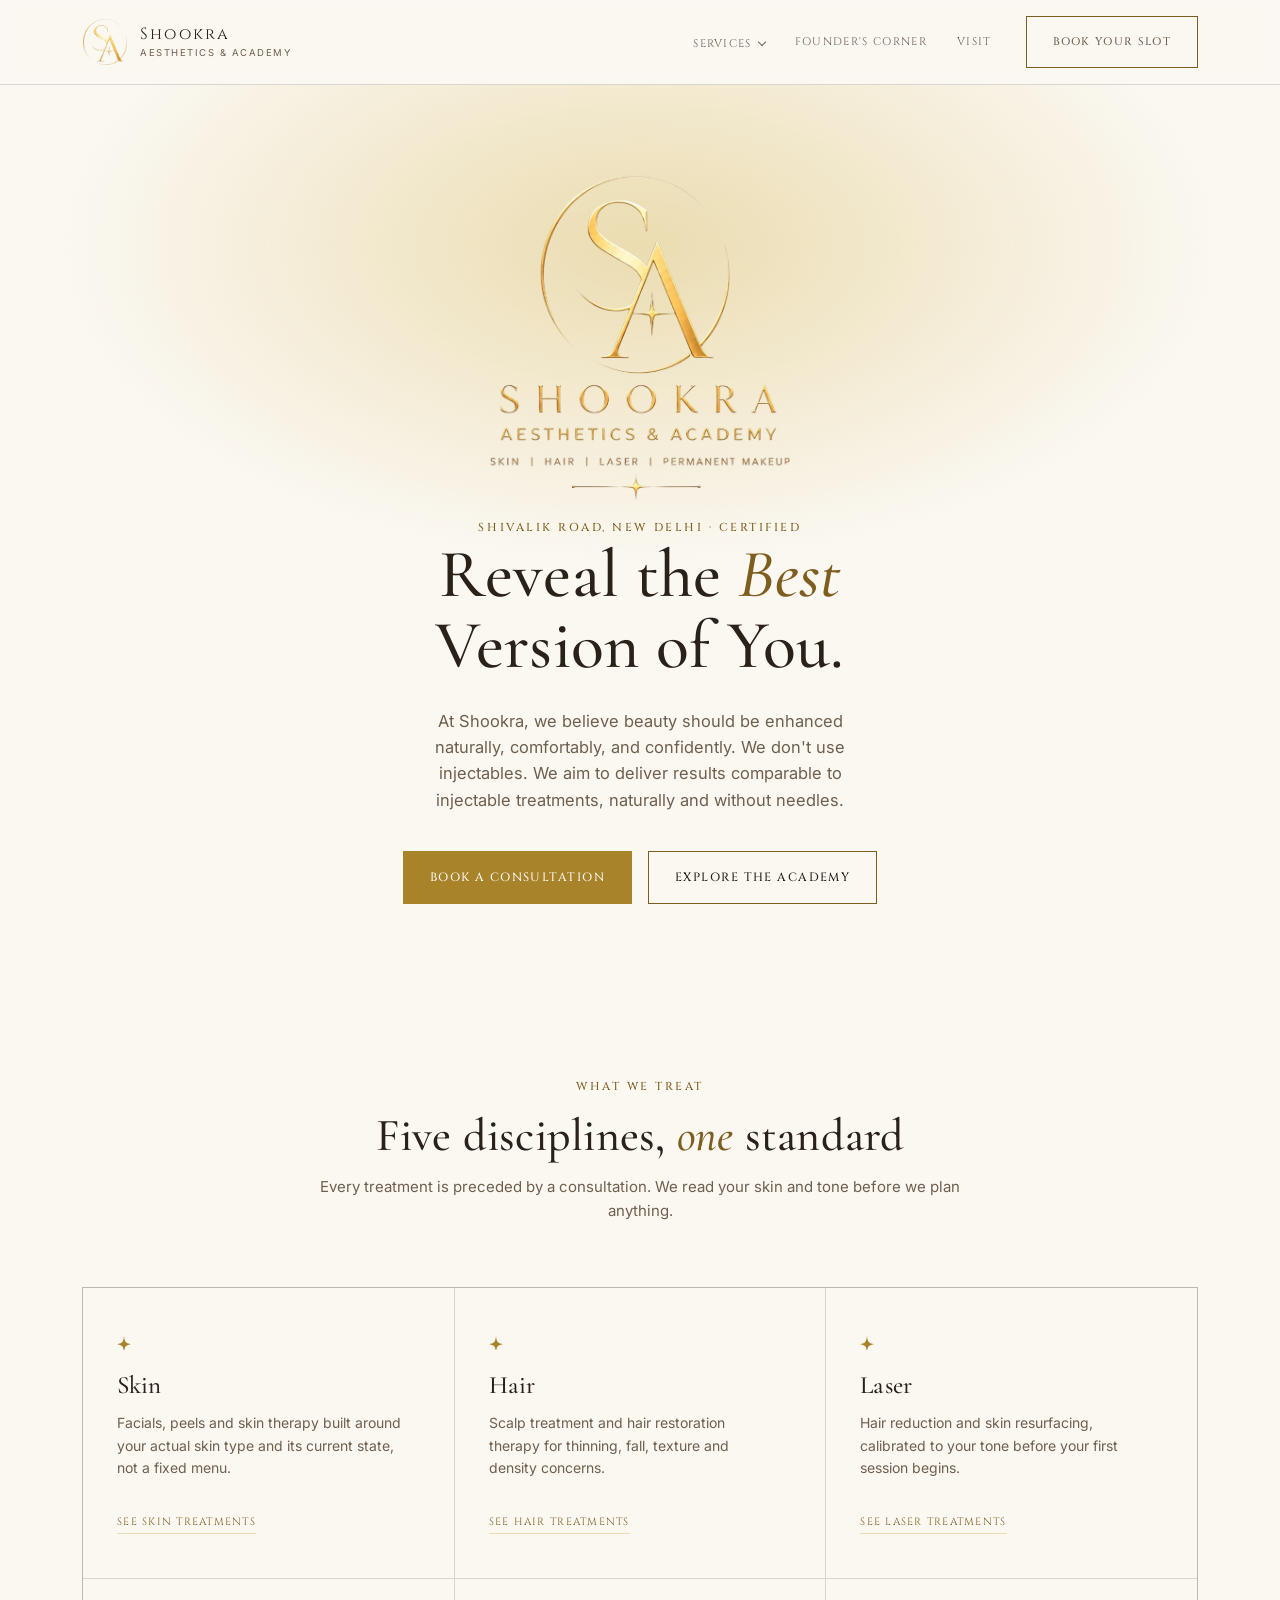
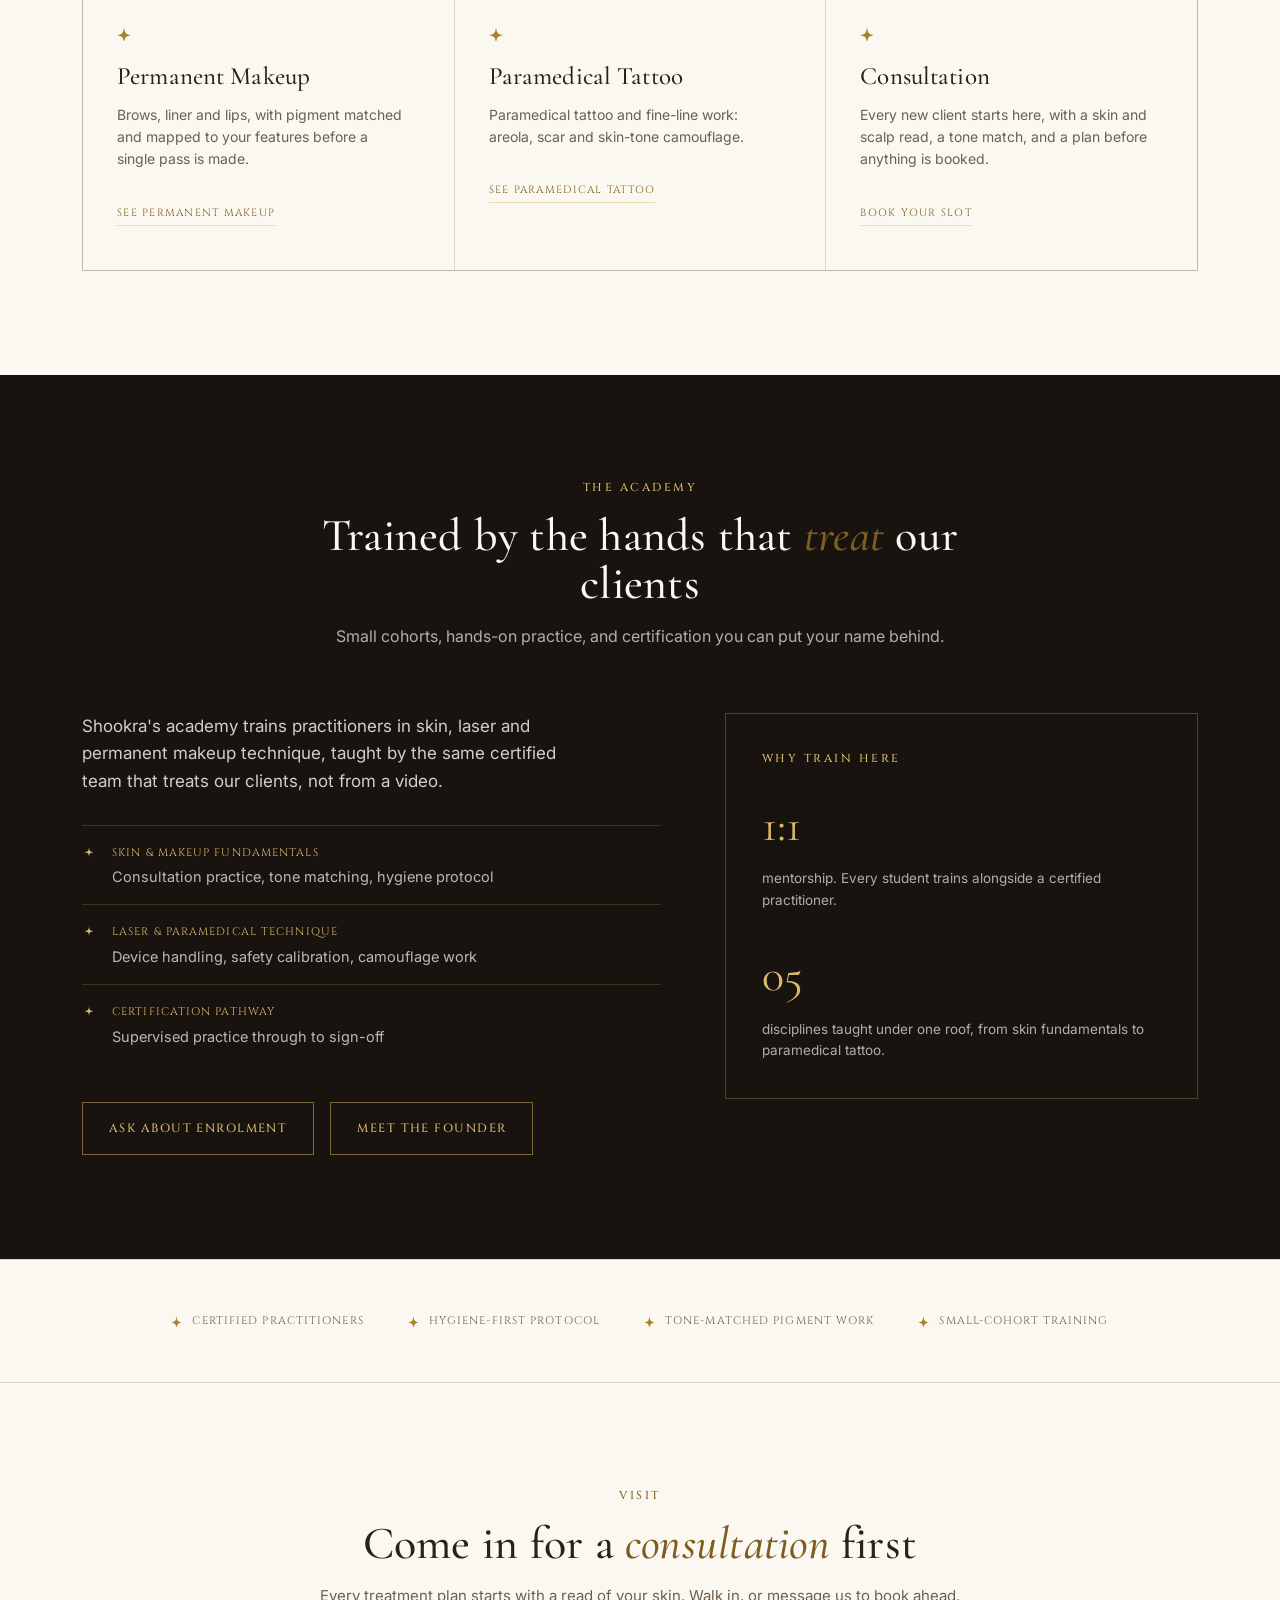
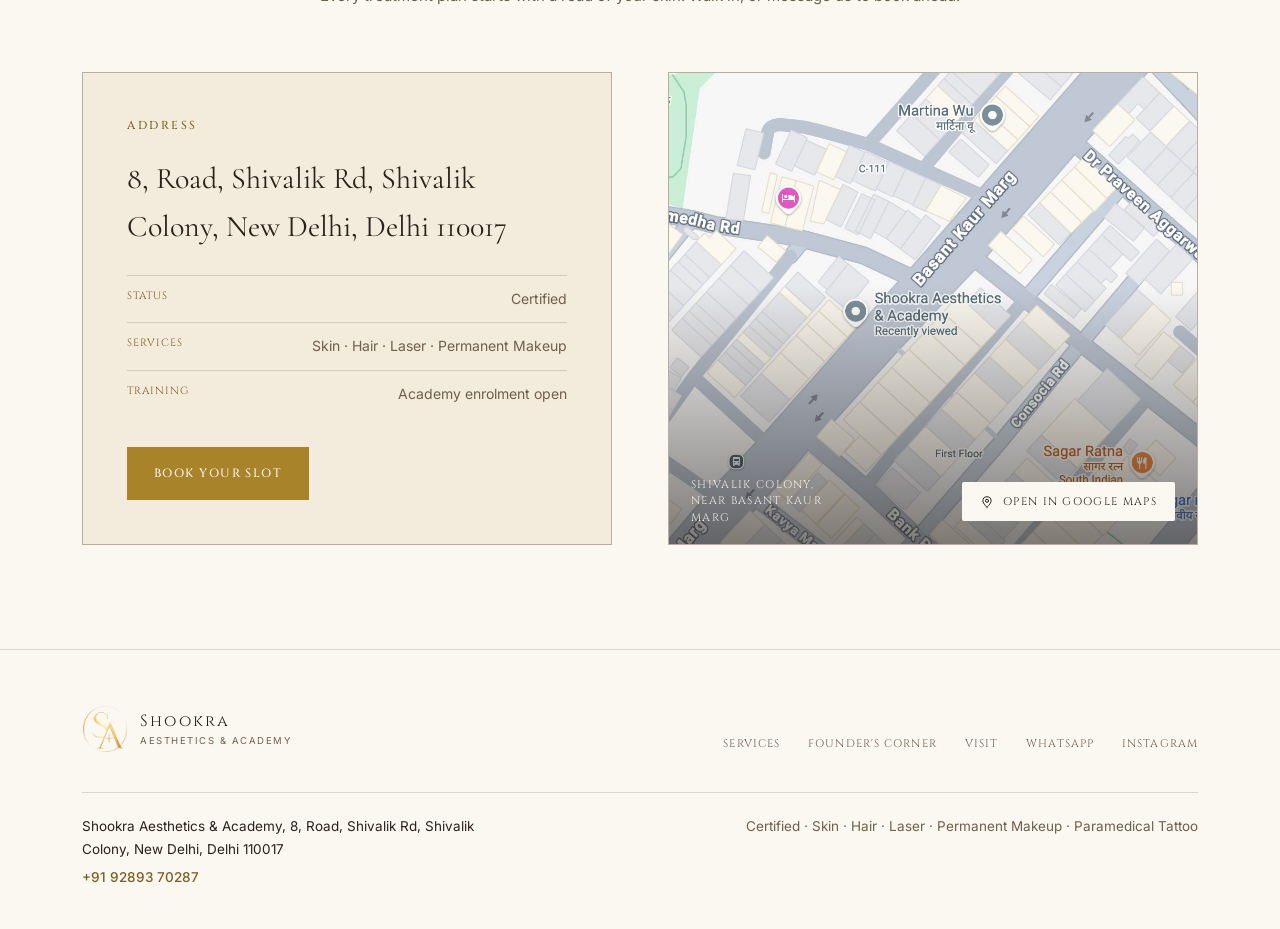
==== commit fd045cf4: "Changed logo and updated content" ====
--- a/index.html
+++ b/index.html
@@ -3,7 +3,7 @@
 <head>
 <meta charset="UTF-8" />
 <meta name="viewport" content="width=device-width, initial-scale=1.0" />
-<title>Shookra Aesthetics &amp; Academy — Shivalik Road, New Delhi</title>
+<title>Shookra Aesthetics &amp; Academy | Shivalik Road, New Delhi</title>
 <meta name="description" content="Skin, hair, laser, permanent makeup and paramedical tattoo at Shookra Aesthetics &amp; Academy, Shivalik Road, New Delhi. Certified practitioners, no injectables." />
 <link rel="preconnect" href="https://fonts.googleapis.com" />
 <link rel="preconnect" href="https://fonts.gstatic.com" crossorigin />
@@ -15,7 +15,7 @@
 <header>
   <nav class="wrap">
     <a href="index.html" class="brand">
-      <span class="brand-mark"><img src="Shookra.jpeg" alt="Shookra crest" /></span>
+      <span class="brand-mark"><img src="logo-mark.png" alt="Shookra monogram" /></span>
       <span class="wordmark">Shookra<small>Aesthetics &amp; Academy</small></span>
     </a>
     <div class="navlinks">
@@ -27,13 +27,13 @@
             <a href="hair.html">Hair</a>
             <a href="laser.html">Laser</a>
             <a href="permanent-makeup.html">Permanent Makeup</a>
-            <a href="permanent-tattoo.html">Permanent Tattoo</a>
+            <a href="paramedical-tattoo.html">Paramedical Tattoo</a>
           </span>
         </span>
         <a href="founders-corner.html">Founder's Corner</a>
         <a href="#visit">Visit</a>
       </div>
-      <a href="#" class="btn" data-wa="Hi Shookra, I'd like to book an appointment.">Book on WhatsApp</a>
+      <a href="#" class="btn" data-wa="Hi Shookra, I'd like to book an appointment.">Book your slot</a>
     </div>
   </nav>
 </header>
@@ -44,11 +44,11 @@
   <div class="hero">
     <div class="wrap">
 
-      <div class="hero-mark"><img src="Shookra.jpeg" alt="Shookra Aesthetics &amp; Academy — Skin, Hair, Laser, Permanent Makeup" /></div>
+      <div class="hero-mark"><img src="logo-full.png" alt="Shookra Aesthetics &amp; Academy. Skin, hair, laser, permanent makeup." /></div>
 
       <span class="eyebrow hero-eyebrow">Shivalik Road, New Delhi · Certified</span>
       <h1 class="hero-headline">Reveal the <em>Best</em> Version of You.</h1>
-      <p class="hero-sub">At Shookra, we believe beauty should be enhanced naturally, comfortably, and confidently. Our philosophy is simple: <em>WE DON’T USE INJECTABLES, YET WE AIM TO DELIVER RESULTS COMPARABLE TO INJECTABLE TREATMENTS NATURALLY AND WITHOUT NEEDLES.</em></p>
+      <p class="hero-sub">At Shookra, we believe beauty should be enhanced naturally, comfortably, and confidently. We don't use injectables. We aim to deliver results comparable to injectable treatments, naturally and without needles.</p>
       <div class="hero-cta">
         <a href="#" class="btn btn--solid" data-wa="Hi Shookra, I'd like to book a consultation.">Book a consultation</a>
         <a href="https://www.instagram.com/shookraesthetics/" class="btn" target="_blank" rel="noopener">Explore the academy</a>
@@ -63,7 +63,7 @@
       <div class="section-head">
         <span class="eyebrow">What we treat</span>
         <h2>Five disciplines, <em>one</em> standard</h2>
-        <p class="section-note">Every treatment is preceded by a consultation, we read your skin and tone before we plan anything.</p>
+        <p class="section-note">Every treatment is preceded by a consultation. We read your skin and tone before we plan anything.</p>
       </div>
 
       <div class="service-list">
@@ -91,22 +91,22 @@
         <a class="service" href="permanent-makeup.html">
           <span class="spark"><svg viewBox="0 0 24 24" fill="currentColor"><path d="M12 0c.6 5.6 1.6 9 3.4 10.8C17.2 12.6 20.4 13.5 24 14c-3.6.5-6.8 1.4-8.6 3.2C13.6 19 12.6 22.4 12 28c-.6-5.6-1.6-9-3.4-10.8C6.8 15.4 3.6 14.5 0 14c3.6-.5 6.8-1.4 8.6-3.2C10.4 9 11.4 5.6 12 0z"/></svg></span>
           <h3>Permanent Makeup</h3>
-          <p>Brows, liner and lips pigment matched and mapped to your features before a single pass is made.</p>
+          <p>Brows, liner and lips, with pigment matched and mapped to your features before a single pass is made.</p>
           <span class="more">See permanent makeup</span>
           <span class="service-line"></span>
         </a>
-        <a class="service" href="permanent-tattoo.html">
-          <span class="spark"><svg viewBox="0 0 24 24" fill="currentColor"><path d="M12 0c.6 5.6 1.6 9 3.4 10.8C17.2 12.6 20.4 13.5 24 14c-3.6.5-6.8 1.4-8.6 3.2C13.6 19 12.6 22.4 12 28c-.6-5.6-1.6-9-3.4-10.8C6.8 15.4 3.6 14.5 0 14c3.6-.5 6.8-1.4 8.6-3.2C10.4 9 11.4 5.6 12 0z"/></svg></span>
-          <h3>Permanent Tattoo</h3>
-          <p>Fine-line body work and paramedical tattoo areola, scar and skin-tone camouflage.</p>
-          <span class="more">See permanent tattoo</span>
+        <a class="service" href="paramedical-tattoo.html">
+          <span class="spark"><svg viewBox="0 0 24 24" fill="currentColor"><path d="M12 0c.6 5.6 1.6 9 3.4 10.8C17.2 12.6 20.4 13.5 24 14c-3.6.5-6.8 1.4-8.6 3.2C13.6 19 12.6 22.4 12 28c-.6-5.6-1.6-9-3.4-10.8C6.8 15.4 3.6 14.5 0 14c3.6-.5 6.8-1.4 8.6-3.2C10.4 9 11.4 5.6 12 0z"/></svg></span>
+          <h3>Paramedical Tattoo</h3>
+          <p>Paramedical tattoo and fine-line work: areola, scar and skin-tone camouflage.</p>
+          <span class="more">See paramedical tattoo</span>
           <span class="service-line"></span>
         </a>
         <a class="service" href="#" data-wa="Hi Shookra, I'd like to book a first consultation.">
           <span class="spark"><svg viewBox="0 0 24 24" fill="currentColor"><path d="M12 0c.6 5.6 1.6 9 3.4 10.8C17.2 12.6 20.4 13.5 24 14c-3.6.5-6.8 1.4-8.6 3.2C13.6 19 12.6 22.4 12 28c-.6-5.6-1.6-9-3.4-10.8C6.8 15.4 3.6 14.5 0 14c3.6-.5 6.8-1.4 8.6-3.2C10.4 9 11.4 5.6 12 0z"/></svg></span>
           <h3>Consultation</h3>
-          <p>Every new client starts here a skin and scalp read, a tone match, and a plan before anything is booked.</p>
-          <span class="more">Book on WhatsApp</span>
+          <p>Every new client starts here, with a skin and scalp read, a tone match, and a plan before anything is booked.</p>
+          <span class="more">Book your slot</span>
           <span class="service-line"></span>
         </a>
       </div>
@@ -124,7 +124,7 @@
 
       <div class="academy-grid">
         <div class="academy-copy">
-          <p>Shookra's academy trains practitioners in skin, laser and permanent makeup technique, taught by the same certified team that treats our clients not from a video.</p>
+          <p>Shookra's academy trains practitioners in skin, laser and permanent makeup technique, taught by the same certified team that treats our clients, not from a video.</p>
           <ul class="academy-list">
             <li>
               <span class="spark"><svg viewBox="0 0 24 24" fill="currentColor"><path d="M12 6c.4 3 .9 5 1.9 6C15 13 17 13.5 20 14c-3 .5-5 1-6.1 2-1 1-1.5 3-1.9 6-.4-3-.9-5-1.9-6C9 15 7 14.5 4 14c3-.5 5-1 6.1-2 1-1 1.5-3 1.9-6z"/></svg></span>
@@ -140,14 +140,14 @@
             </li>
           </ul>
           <div class="founder-cta">
-            <a href="#" class="btn btn--ghost-dark" data-wa="Hi Shookra, I'd like to know about academy enrolment — courses, dates and fees.">Ask about enrolment</a>
+            <a href="#" class="btn btn--ghost-dark" data-wa="Hi Shookra, I'd like to know about academy enrolment: courses, dates and fees.">Ask about enrolment</a>
             <a href="founders-corner.html" class="btn btn--ghost-dark">Meet the founder</a>
           </div>
         </div>
         <div class="academy-panel">
           <span class="eyebrow eyebrow--on-dark">Why train here</span>
           <div class="stat">1:1</div>
-          <div class="stat-label">mentorship where every student trains alongside a certified practitioner.</div>
+          <div class="stat-label">mentorship. Every student trains alongside a certified practitioner.</div>
           <div class="stat">05</div>
           <div class="stat-label">disciplines taught under one roof, from skin fundamentals to paramedical tattoo.</div>
         </div>
@@ -171,7 +171,7 @@
       <div class="section-head">
         <span class="eyebrow">Visit</span>
         <h2>Come in for a <em>consultation</em> first</h2>
-        <p class="section-note">Every treatment plan starts with a read of your skin — walk in, or message us to book ahead.</p>
+        <p class="section-note">Every treatment plan starts with a read of your skin. Walk in, or message us to book ahead.</p>
       </div>
 
       <div class="visit-grid">
@@ -183,13 +183,12 @@
             <div><span>Services</span><span>Skin · Hair · Laser · Permanent Makeup</span></div>
             <div><span>Training</span><span>Academy enrolment open</span></div>
           </div>
-          <a href="#" class="btn btn--solid" data-wa="Hi Shookra, I'd like to book an appointment. Could you share available slots?">Book on WhatsApp</a>
+          <a href="#" class="btn btn--solid" data-wa="Hi Shookra, I'd like to book an appointment. Could you share available slots?">Book your slot</a>
         </div>
 
-        <!-- Google Maps tile: real map image, pin, and an explicit open affordance -->
+        <!-- Google Maps tile: real map screenshot with an explicit open affordance -->
         <a class="map-tile" href="https://maps.app.goo.gl/k554eYbJxTar6n1K6?g_st=ic" target="_blank" rel="noopener" aria-label="Open Shookra Aesthetics &amp; Academy in Google Maps">
           <img src="map.jpg" alt="Map showing Shookra Aesthetics &amp; Academy on Shivalik Road, near Basant Kaur Marg, New Delhi" />
-          <span class="map-pin"><span class="spark"><svg viewBox="0 0 24 24" fill="currentColor"><path d="M12 0c.6 5.6 1.6 9 3.4 10.8C17.2 12.6 20.4 13.5 24 14c-3.6.5-6.8 1.4-8.6 3.2C13.6 19 12.6 22.4 12 28c-.6-5.6-1.6-9-3.4-10.8C6.8 15.4 3.6 14.5 0 14c3.6-.5 6.8-1.4 8.6-3.2C10.4 9 11.4 5.6 12 0z"/></svg></span></span>
           <span class="map-open">
             <span class="where">Shivalik Colony, near Basant Kaur Marg</span>
             <span class="pill">
@@ -208,7 +207,7 @@
   <div class="wrap">
     <div class="footer-top">
       <a href="index.html" class="brand">
-        <span class="brand-mark"><img src="Shookra.jpeg" alt="Shookra crest" /></span>
+        <span class="brand-mark"><img src="logo-mark.png" alt="Shookra monogram" /></span>
         <span class="wordmark">Shookra<small>Aesthetics &amp; Academy</small></span>
       </a>
       <div class="footer-links">
@@ -220,8 +219,8 @@
       </div>
     </div>
     <div class="footer-bottom">
-      <span>Shookra Aesthetics &amp; Academy — 8, Road, Shivalik Rd, Shivalik Colony, New Delhi, Delhi 110017</span>
-      <span>Certified · Skin · Hair · Laser · Permanent Makeup · Permanent Tattoo</span>
+      <span>Shookra Aesthetics &amp; Academy, 8, Road, Shivalik Rd, Shivalik Colony, New Delhi, Delhi 110017<br /><a class="footer-phone" href="tel:+919289370287">+91 92893 70287</a></span>
+      <span>Certified · Skin · Hair · Laser · Permanent Makeup · Paramedical Tattoo</span>
     </div>
   </div>
 </footer>
--- a/styles.css
+++ b/styles.css
@@ -1,5 +1,5 @@
 /* ==========================================================================
-   Shookra Aesthetics & Academy — shared stylesheet
+   Shookra Aesthetics & Academy: shared stylesheet
    Used by every page so the theme stays identical site-wide.
    ========================================================================== */
 
@@ -98,11 +98,10 @@
 }
 .brand{ display:flex; align-items:center; gap:12px; }
 .brand-mark{
-  width:44px; height:44px; border-radius:50%;
-  overflow:hidden; flex-shrink:0;
-  box-shadow:0 0 0 1px var(--hairline-strong);
-}
-.brand-mark img{ width:100%; height:100%; object-fit:cover; transform:scale(1.5); display:block; mix-blend-mode:multiply; }
+  width:46px; height:46px; flex-shrink:0;
+  display:flex; align-items:center; justify-content:center;
+}
+.brand-mark img{ width:100%; height:100%; object-fit:contain; display:block; }
 .wordmark{
   font-family:'Cinzel', serif;
   font-size:16px; letter-spacing:.14em; line-height:1.2;
@@ -169,7 +168,7 @@
     var(--ivory);
 }
 .hero .wrap{ position:relative; }
-.hero-mark{ width:100%; max-width:220px; margin:0 auto 4px; mix-blend-mode:multiply; }
+.hero-mark{ width:100%; max-width:300px; margin:0 auto 10px; }
 .hero-mark img{ width:100%; height:auto; display:block; }
 .hero-eyebrow{ margin-bottom:22px; }
 .hero-headline{ font-size:clamp(38px, 6vw, 68px); max-width:16ch; margin:0 auto; }
@@ -356,6 +355,16 @@
   text-transform:uppercase; color:var(--gold-light); margin-bottom:4px;
 }
 .founder-facts li div p{ margin:0; font-size:14.5px; color:rgba(251,248,242,.72); }
+.founder-sign{
+  font-family:'Cormorant Garamond', serif;
+  font-style:italic; font-size:20px; line-height:1.5;
+  color:rgba(251,248,242,.82); margin:30px 0 0;
+}
+.founder-sign span{
+  font-style:normal;
+  font-family:'Cinzel', serif; font-size:15px; letter-spacing:.14em;
+  color:var(--gold-light);
+}
 .founder-cta{ display:flex; gap:16px; flex-wrap:wrap; margin-top:38px; }
 @media (max-width:900px){ .founder-grid{ grid-template-columns:1fr; gap:44px; } }
 
@@ -428,18 +437,6 @@
   background:linear-gradient(to bottom, rgba(24,19,14,0) 45%, rgba(24,19,14,.55) 100%);
   pointer-events:none;
 }
-.map-pin{
-  position:absolute; top:50%; left:50%;
-  transform:translate(-50%,-100%);
-  width:44px; height:44px; border-radius:50% 50% 50% 4px;
-  rotate:-45deg;
-  background:var(--gold-deep);
-  border:2px solid var(--ivory);
-  box-shadow:0 8px 18px rgba(24,19,14,.35);
-  display:flex; align-items:center; justify-content:center;
-  z-index:2;
-}
-.map-pin .spark{ rotate:45deg; width:18px; height:18px; color:var(--ivory); }
 .map-open{
   position:absolute; left:0; right:0; bottom:0; z-index:2;
   display:flex; align-items:center; justify-content:space-between; gap:14px;
@@ -481,10 +478,20 @@
 }
 .footer-links a:hover{ color:var(--gold-deep); }
 .footer-bottom{
-  display:flex; justify-content:space-between; flex-wrap:wrap; gap:10px;
-  font-family:'Cinzel', serif; font-size:10px; letter-spacing:.06em; color:var(--ink-soft);
-  padding-top:20px; border-top:1px solid var(--hairline);
-}
+  display:flex; justify-content:space-between; flex-wrap:wrap; gap:8px 32px;
+  font-family:'Inter', sans-serif;
+  font-size:13.5px; letter-spacing:0; line-height:1.65;
+  color:var(--ink-soft);
+  padding-top:22px; border-top:1px solid var(--hairline);
+}
+.footer-bottom span:first-child{ color:var(--ink); max-width:48ch; }
+.footer-phone{
+  display:inline-block; margin-top:6px;
+  color:var(--gold-deep); font-weight:500;
+  border-bottom:1px solid transparent;
+}
+.footer-phone:hover{ border-bottom-color:var(--gold-deep); }
+@media (max-width:700px){ .footer-bottom{ font-size:13px; } }
 
 :focus-visible{ outline:2px solid var(--gold); outline-offset:3px; }
 
